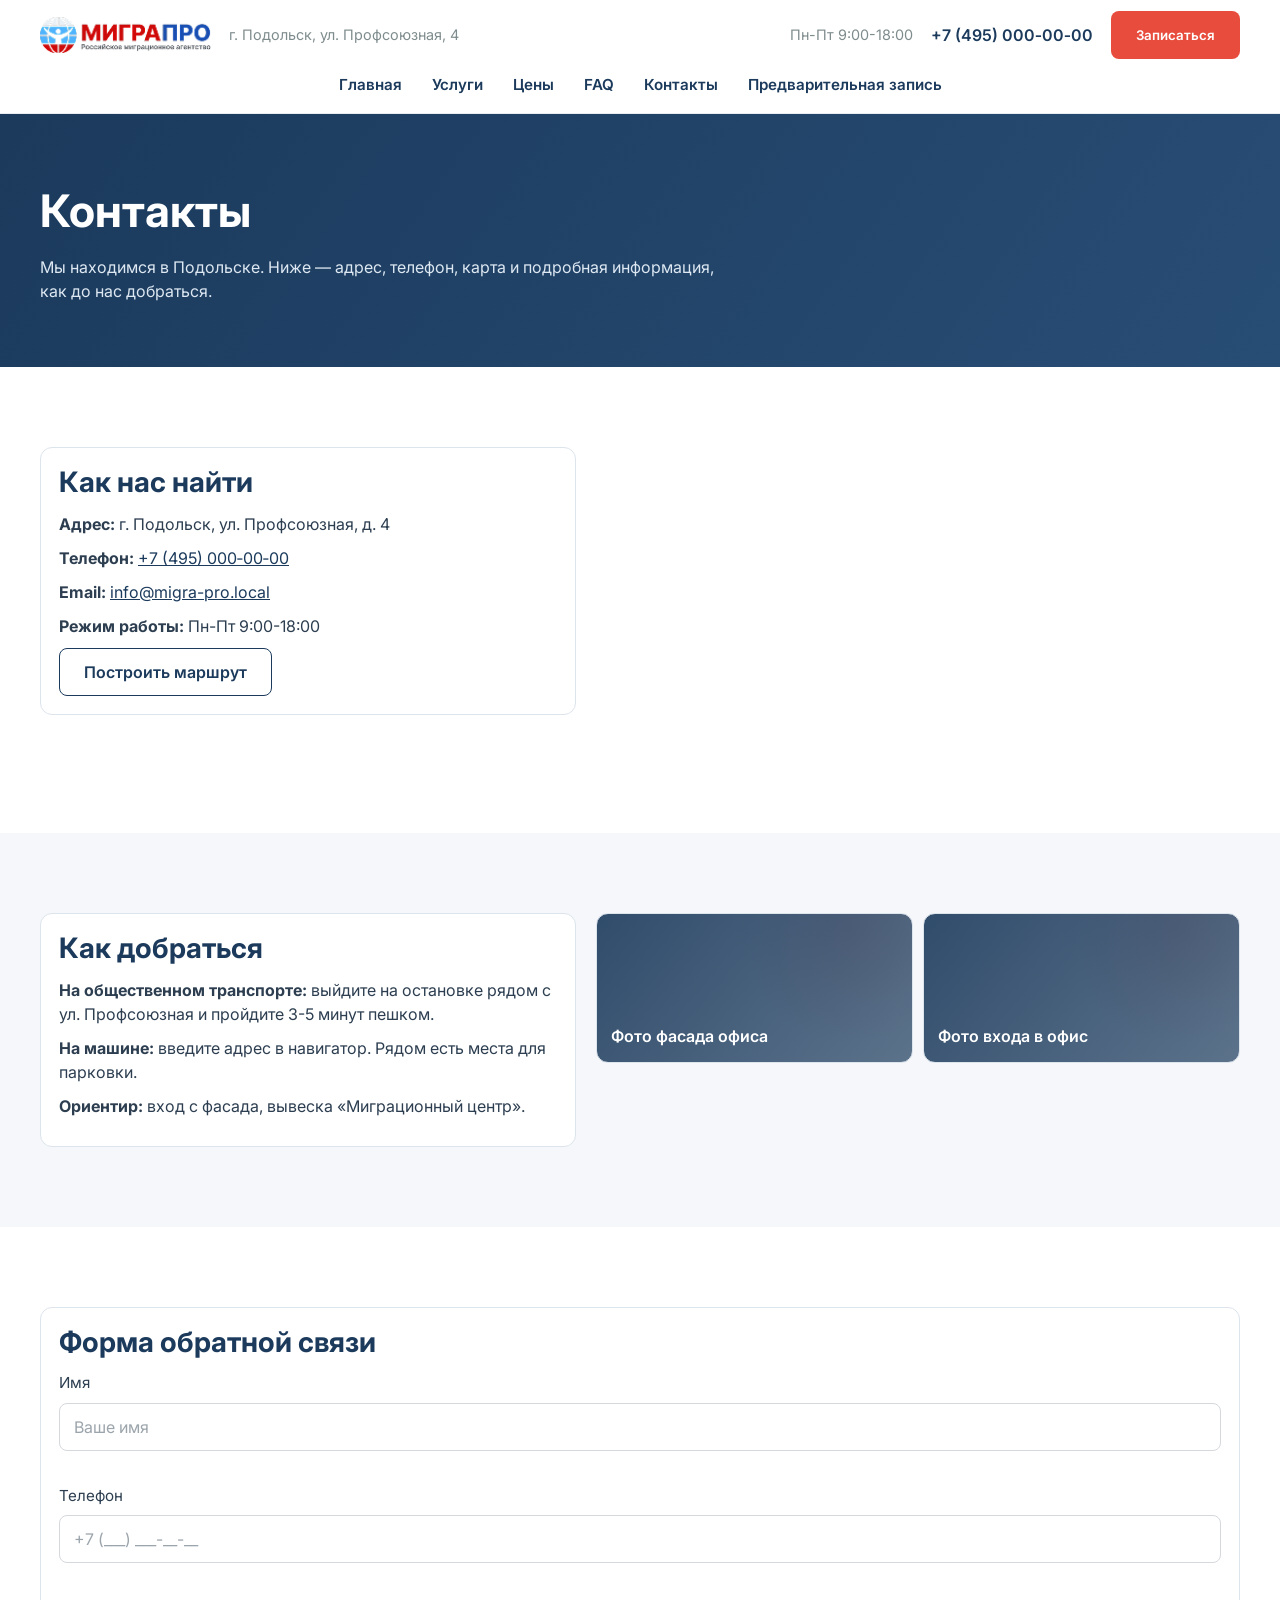
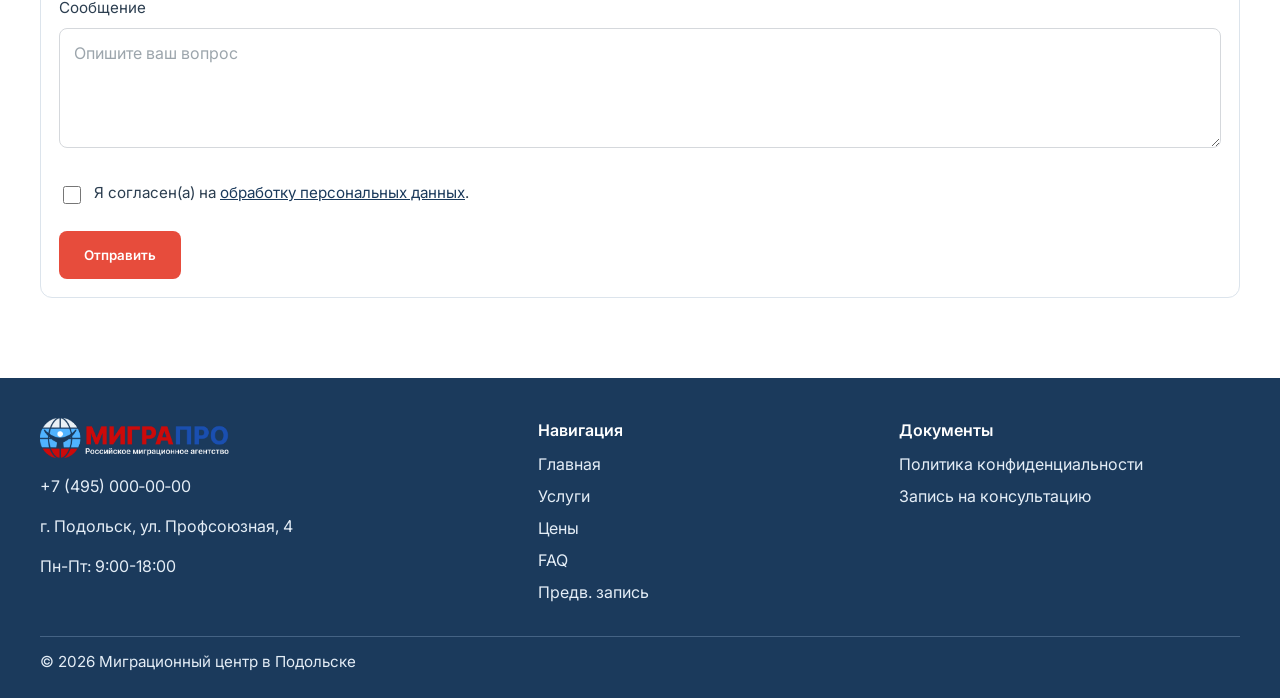
==== contacts/index.html @ a83d6b0e "привет Made-with: Cursor" ====
<!DOCTYPE html>
<html lang="ru">
  <head>
    <meta charset="UTF-8">
    <meta name="viewport" content="width=device-width, initial-scale=1.0">
    <title>Контакты миграционного центра Подольска — адрес и телефон</title>
    <meta
      name="description"
      content="Контакты миграционного центра в Подольске: адрес, телефон, режим работы, карта и форма обратной связи."
    >
    <link rel="preconnect" href="https://fonts.googleapis.com">
    <link rel="preconnect" href="https://fonts.gstatic.com" crossorigin>
    <link
      href="https://fonts.googleapis.com/css2?family=Inter:wght@400;500;600;700;800&display=swap"
      rel="stylesheet"
    >
    <link rel="icon" href="../favicon.png" type="image/png">
    <link rel="apple-touch-icon" href="../favicon.png">
    <link rel="stylesheet" href="../styles.css">
  </head>
  <body>
    <div id="top" class="page-anchor" aria-hidden="true"></div>
    <header class="header">
      <div class="container header__top">
        <a class="logo" href="../" aria-label="На главную">
          <img class="logo__img" src="../images/logo.png" alt="Миграционный центр">
        </a>
        <p class="header__address">г. Подольск, ул. Профсоюзная, 4</p>
        <p class="header__worktime">Пн-Пт 9:00-18:00</p>
        <a class="header__phone" href="tel:+74950000000">+7&nbsp;(495)&nbsp;000&#8209;00&#8209;00</a>
        <button type="button" class="btn btn--primary header__cta js-open-consultation-modal">
          Записаться
        </button>
        <button class="header__menu-button" type="button" aria-expanded="false" aria-controls="mobile-nav">
          <span aria-hidden="true">☰</span>
          <span class="visually-hidden">Открыть меню</span>
        </button>
      </div>
      <div class="container header__bottom">
        <nav class="nav" aria-label="Основная навигация">
          <a href="../">Главная</a>
          <a href="../#services">Услуги</a>
          <a href="../#prices">Цены</a>
          <a href="../#faq">FAQ</a>
          <a href="./">Контакты</a>
          <a href="../zapis/">Предварительная запись</a>
        </nav>
      </div>
      <div class="mobile-nav" id="mobile-nav">
        <nav class="mobile-nav__inner" aria-label="Мобильная навигация">
          <a href="../">Главная</a>
          <a href="../#services">Услуги</a>
          <a href="../#prices">Цены</a>
          <a href="../#faq">FAQ</a>
          <a href="./">Контакты</a>
          <a href="../zapis/">Предварительная запись</a>
          <p class="mobile-nav__address">г. Подольск, ул. Профсоюзная, 4</p>
        </nav>
      </div>
      <div class="mobile-sticky-cta">
        <a href="tel:+74950000000">Позвонить</a>
        <button type="button" class="js-open-consultation-modal">Записаться</button>
      </div>
    </header>

    <main>
      <section class="page-hero">
        <div class="container reveal">
          <h1>Контакты</h1>
          <p>Мы находимся в Подольске. Ниже — адрес, телефон, карта и подробная информация, как до нас добраться.</p>
        </div>
      </section>

      <section class="section">
        <div class="container contact-layout">
          <div class="contact-info reveal">
            <h2 class="section__title">Как нас найти</h2>
            <p><strong>Адрес:</strong> г. Подольск, ул. Профсоюзная, д. 4</p>
            <p><strong>Телефон:</strong> <a href="tel:+74950000000">+7&nbsp;(495)&nbsp;000&#8209;00&#8209;00</a></p>
            <p><strong>Email:</strong> <a href="mailto:info@migra-pro.local">info@migra-pro.local</a></p>
            <p><strong>Режим работы:</strong> Пн-Пт 9:00-18:00</p>
            <a class="btn btn--secondary" href="https://yandex.ru/maps/-/CPRc6KJN" target="_blank" rel="noopener">Построить маршрут</a>
          </div>

          <div class="contacts__map reveal">
            <iframe
              title="Яндекс Карта"
              src="https://yandex.ru/map-widget/v1/?um=constructor%3A27cadc5b0966fcddc86d5c58cffeb196c7d611daa5906873bc14656db4d69229&source=constructor"
              loading="lazy"
            ></iframe>
          </div>
        </div>
      </section>

      <section class="section section--alt">
        <div class="container contact-layout">
          <article class="contact-route reveal">
            <h2 class="section__title">Как добраться</h2>
            <p><strong>На общественном транспорте:</strong> выйдите на остановке рядом с ул. Профсоюзная и пройдите 3-5 минут пешком.</p>
            <p><strong>На машине:</strong> введите адрес в навигатор. Рядом есть места для парковки.</p>
            <p><strong>Ориентир:</strong> вход с фасада, вывеска «Миграционный центр».</p>
          </article>

          <div class="office-photos reveal">
            <div class="office-photo">Фото фасада офиса</div>
            <div class="office-photo">Фото входа в офис</div>
          </div>
        </div>
      </section>

      <section class="section">
        <div class="container">
          <article class="contact-form-card reveal">
            <h2 class="section__title">Форма обратной связи</h2>
            <form class="js-lead-form" novalidate>
              <label class="field">
                <span>Имя</span>
                <input name="name" type="text" placeholder="Ваше имя" required>
                <small class="field__error" aria-live="polite"></small>
              </label>
              <label class="field">
                <span>Телефон</span>
                <input name="phone" type="tel" placeholder="+7 (___) ___-__-__" inputmode="tel" autocomplete="tel" required>
                <small class="field__error" aria-live="polite"></small>
              </label>
              <label class="field">
                <span>Сообщение</span>
                <textarea name="message" placeholder="Опишите ваш вопрос"></textarea>
                <small class="field__error" aria-live="polite"></small>
              </label>
              <div class="checkbox-field">
                <input id="consent-contact" name="consent" type="checkbox" required>
                <label for="consent-contact">
                  Я согласен(а) на
                  <a href="../privacy/" class="js-open-privacy-modal">обработку персональных данных</a>.
                </label>
                <small class="field__error" aria-live="polite"></small>
              </div>
              <button class="btn btn--primary" type="submit">Отправить</button>
              <p class="lead-form__success" role="status" hidden>Спасибо! Мы свяжемся с вами в рабочее время.</p>
            </form>
          </article>
        </div>
      </section>
    </main>

    <footer class="footer">
      <div class="container footer__grid">
        <div>
          <a class="footer__brand" href="../" aria-label="На главную">
            <img class="footer__logo" src="../images/logo-w.png" alt="Миграционный центр в Подольске" loading="lazy">
          </a>
          <p>+7&nbsp;(495)&nbsp;000&#8209;00&#8209;00</p>
          <p>г. Подольск, ул. Профсоюзная, 4</p>
          <p>Пн-Пт: 9:00-18:00</p>
        </div>
        <div>
          <p class="footer__title">Навигация</p>
          <a href="../">Главная</a>
          <a href="../#services">Услуги</a>
          <a href="../#prices">Цены</a>
          <a href="../#faq">FAQ</a>
          <a href="../zapis/">Предв. запись</a>
        </div>
        <div>
          <p class="footer__title">Документы</p>
          <a href="../privacy/">Политика конфиденциальности</a>
          <a href="../zapis/">Запись на консультацию</a>
        </div>
      </div>
      <div class="container footer__copy">© 2026 Миграционный центр в Подольске</div>
    </footer>

    <div class="modal" id="consultation-modal" hidden>
      <div class="modal__backdrop" data-modal-close></div>
      <div class="modal__dialog" role="dialog" aria-modal="true" aria-labelledby="consultation-modal-title">
        <button class="modal__close" type="button" aria-label="Закрыть форму" data-modal-close>
          ×
        </button>
        <form class="lead-form modal__form js-lead-form" novalidate>
          <h2 class="lead-form__title" id="consultation-modal-title">Запишитесь на консультацию</h2>
          <label class="field">
            <span>Имя</span>
            <input name="name" type="text" placeholder="Ваше имя" required>
            <small class="field__error" aria-live="polite"></small>
          </label>
          <label class="field">
            <span>Телефон</span>
            <input name="phone" type="tel" placeholder="+7 (___) ___-__-__" inputmode="tel" autocomplete="tel" required>
            <small class="field__error" aria-live="polite"></small>
          </label>
          <div class="checkbox-field">
            <input id="consent-modal" name="consent" type="checkbox" required>
            <label for="consent-modal">
              Я согласен(а) на
              <a href="../privacy/" class="js-open-privacy-modal">обработку персональных данных</a>.
            </label>
            <small class="field__error" aria-live="polite"></small>
          </div>
          <button class="btn btn--primary btn--full" type="submit">Записаться на консультацию</button>
          <p class="lead-form__hint">Перезвоним в течение 15 минут в рабочее время</p>
          <p class="lead-form__success" role="status" hidden>
            Спасибо! Мы перезвоним в течение 15 минут.
          </p>
        </form>
      </div>
    </div>

    <div class="modal modal--privacy" id="privacy-modal" hidden>
      <div class="modal__backdrop" data-privacy-close></div>
      <div
        class="modal__dialog modal__dialog--legal"
        role="dialog"
        aria-modal="true"
        aria-labelledby="privacy-modal-title"
      >
        <button class="modal__close" type="button" aria-label="Закрыть документ" data-privacy-close>
          ×
        </button>
        <h2 id="privacy-modal-title" class="modal__legal-title">Политика конфиденциальности</h2>
        <iframe class="privacy-modal__frame" title="Политика конфиденциальности" src="about:blank"></iframe>
      </div>
    </div>

    <!-- Yandex.Metrika counter -->
    <script type="text/javascript">
      (function (m, e, t, r, i, k, a) {
        m[i] =
          m[i] ||
          function () {
            (m[i].a = m[i].a || []).push(arguments);
          };
        m[i].l = 1 * new Date();
        for (var j = 0; j < document.scripts.length; j++) {
          if (document.scripts[j].src === r) {
            return;
          }
        }
        (k = e.createElement(t)),
          (a = e.getElementsByTagName(t)[0]),
          (k.async = 1),
          (k.src = r),
          a.parentNode.insertBefore(k, a);
      })(window, document, "script", "https://mc.yandex.ru/metrika/tag.js?id=108195351", "ym");

      ym(108195351, "init", {
        ssr: true,
        webvisor: true,
        clickmap: true,
        ecommerce: "dataLayer",
        referrer: document.referrer,
        url: location.href,
        accurateTrackBounce: true,
        trackLinks: true,
      });
    </script>
    <noscript>
      <div>
        <img
          src="https://mc.yandex.ru/watch/108195351"
          style="position: absolute; left: -9999px"
          alt=""
        />
      </div>
    </noscript>
    <!-- /Yandex.Metrika counter -->

    <!-- calltouch -->
    <script>
(function(w,d,n,c){w.CalltouchDataObject=n;w[n]=function(){w[n]["callbacks"].push(arguments)};if(!w[n]["callbacks"]){w[n]["callbacks"]=[]}w[n]["loaded"]=false;if(typeof c!=="object"){c=[c]}w[n]["counters"]=c;for(var i=0;i<c.length;i+=1){p(c[i])}function p(cId){var a=d.getElementsByTagName("script")[0],s=d.createElement("script"),i=function(){a.parentNode.insertBefore(s,a)},m=typeof Array.prototype.find === 'function',n=m?"init-min.js":"init.js";s.async=true;s.src="https://mod.calltouch.ru/"+n+"?id="+cId;if(w.opera=="[object Opera]"){d.addEventListener("DOMContentLoaded",i,false)}else{i()}}})(window,document,"ct","g7n9ttjo");
    </script>
    <!-- calltouch -->

    <script src="../script.js"></script>
  </body>
</html>
---- styles.css ----
:root {
  --primary: #1b3a5c;
  --accent: #e74c3c;
  --bg: #ffffff;
  --bg-alt: #f5f7fa;
  --text-primary: #2c3e50;
  --text-secondary: #7f8c8d;
  --success: #27ae60;
  --border: #d5d8dc;
  --container: 1200px;
  --radius: 12px;
  --shadow-sm: 0 8px 20px rgba(27, 58, 92, 0.08);
}

*,
*::before,
*::after {
  box-sizing: border-box;
}

html {
  scroll-behavior: smooth;
}

body {
  margin: 0;
  font-family: "Inter", sans-serif;
  background: var(--bg);
  color: var(--text-primary);
  line-height: 1.5;
}

a {
  color: var(--primary);
}

img,
iframe {
  max-width: 100%;
  border: 0;
}

.container {
  width: min(var(--container), 100% - 32px);
  margin-inline: auto;
}

.section {
  padding: 56px 0;
}

.section--alt {
  background: var(--bg-alt);
}

.section__title {
  margin: 0 0 12px;
  font-size: clamp(1.5rem, 2.2vw, 2.25rem);
  line-height: 1.2;
  color: var(--primary);
}

.section__subtitle {
  margin: 0 0 28px;
  color: var(--text-secondary);
  font-size: 1.05rem;
}

.btn {
  display: inline-flex;
  align-items: center;
  justify-content: center;
  min-height: 48px;
  padding: 0 24px;
  border-radius: 8px;
  border: 1px solid transparent;
  text-decoration: none;
  font-family: inherit;
  font-weight: 600;
  transition: background-color 0.2s ease, color 0.2s ease, transform 0.2s ease, box-shadow 0.2s ease;
  cursor: pointer;
}

.btn--primary {
  background: var(--accent);
  color: #fff;
}

.btn--primary:hover {
  background: #cf4335;
}

.btn--secondary {
  border-color: var(--primary);
  color: var(--primary);
  background: transparent;
}

.btn--secondary:hover {
  background: var(--primary);
  color: #fff;
}

.btn--light {
  background: #fff;
  color: var(--primary);
}

.btn--light:hover {
  background: #edf2f7;
}

.btn--full {
  width: 100%;
}

.header {
  position: sticky;
  top: 0;
  z-index: 20;
  background: rgba(255, 255, 255, 0.98);
  border-bottom: 1px solid #e8edf2;
  transition: padding 0.2s ease, box-shadow 0.2s ease;
}

.header.is-scrolled {
  box-shadow: 0 10px 25px rgba(27, 58, 92, 0.08);
}

.header__top {
  display: grid;
  grid-template-columns: 1fr auto auto;
  gap: 10px;
  align-items: center;
  padding: 10px 0;
}

.header__bottom {
  display: none;
  padding-bottom: 12px;
}

.logo {
  display: inline-flex;
  align-items: center;
  gap: 10px;
  text-decoration: none;
  color: var(--primary);
  font-weight: 700;
}

.logo__img {
  display: block;
  height: 36px;
  width: auto;
  border-radius: 0;
  padding: 0;
  background: transparent;
  object-fit: contain;
}

.logo__mark {
  display: grid;
  place-items: center;
  width: 36px;
  height: 36px;
  border-radius: 8px;
  background: var(--primary);
  color: #fff;
}

.logo__text {
  font-size: 0.95rem;
}

.header__address,
.header__worktime,
.header__phone,
.header__cta {
  display: none;
}

.header__menu-button {
  min-height: 40px;
  min-width: 40px;
  border: 1px solid #dbe3ea;
  border-radius: 8px;
  background: #fff;
  color: var(--primary);
}

.nav {
  display: flex;
  flex-wrap: wrap;
  gap: 8px;
  justify-content: center;
}

.nav a {
  display: inline-flex;
  align-items: center;
  min-height: 32px;
  padding: 0 10px;
  border-radius: 8px;
  border: 1px solid transparent;
  text-decoration: none;
  color: var(--primary);
  font-weight: 600;
  font-size: 0.95rem;
  transition: background-color 0.2s ease, border-color 0.2s ease;
}

.nav a:hover,
.nav a:focus-visible {
  background: #eef3f9;
  border-color: #d5e0ea;
  outline: none;
}

.mobile-nav {
  display: none;
  border-top: 1px solid #e8edf2;
}

.mobile-nav.is-open {
  display: block;
}

.mobile-nav__inner {
  display: grid;
  gap: 12px;
  padding: 16px;
}

.mobile-nav__inner a {
  text-decoration: none;
}

.mobile-nav__address {
  margin: 4px 0 0;
  color: var(--text-secondary);
  font-size: 0.95rem;
}

.mobile-sticky-cta {
  position: fixed;
  left: 0;
  right: 0;
  bottom: 0;
  z-index: 25;
  display: grid;
  grid-template-columns: 1fr 1fr;
  background: #fff;
  border-top: 1px solid #dce3eb;
}

.mobile-sticky-cta > a,
.mobile-sticky-cta > button {
  display: grid;
  place-items: center;
  min-height: 52px;
  margin: 0;
  border: none;
  text-decoration: none;
  font-family: inherit;
  font-size: inherit;
  font-weight: 600;
  cursor: pointer;
}

.mobile-sticky-cta > a:first-child {
  color: var(--primary);
}

.mobile-sticky-cta > button:last-child {
  background: var(--accent);
  color: #fff;
}

body.modal-open {
  overflow: hidden;
}

/* Якорь #top в начале body: на sticky-header переход по #top часто не скроллит вверх */
.page-anchor {
  height: 1px;
  margin: 0;
  padding: 0;
  overflow: hidden;
  scroll-margin-top: 0;
}

.modal {
  position: fixed;
  inset: 0;
  z-index: 50;
  display: grid;
  place-items: center;
  padding: 16px;
}

.modal--privacy {
  z-index: 55;
}

.modal[hidden] {
  display: none;
}

.modal__backdrop {
  position: absolute;
  inset: 0;
  background: rgba(12, 25, 39, 0.58);
}

.modal__dialog {
  position: relative;
  z-index: 1;
  width: min(100%, 460px);
}

.modal__dialog--legal {
  width: min(100%, 880px);
  max-height: min(92vh, 920px);
  display: flex;
  flex-direction: column;
  background: #fff;
  border-radius: var(--radius);
  box-shadow: var(--shadow-sm);
  overflow: hidden;
}

.modal__legal-title {
  margin: 0;
  padding: 16px 52px 12px 16px;
  font-size: 1.1rem;
  font-weight: 700;
  color: var(--primary);
  border-bottom: 1px solid #e8edf2;
  flex-shrink: 0;
}

.privacy-modal__frame {
  width: 100%;
  flex: 1;
  min-height: 50vh;
  border: 0;
  background: #fff;
}

.modal__form {
  margin: 0;
}

.modal__close {
  position: absolute;
  top: 10px;
  right: 10px;
  width: 36px;
  height: 36px;
  border: 1px solid #d5d8dc;
  border-radius: 8px;
  background: #fff;
  color: var(--primary);
  font-size: 1.4rem;
  line-height: 1;
  cursor: pointer;
}

.hero {
  position: relative;
  overflow: hidden;
  color: #fff;
}

.hero::before {
  content: "";
  position: absolute;
  inset: 0;
  background:
    linear-gradient(110deg, rgba(24, 28, 36, 0.92), rgba(32, 36, 44, 0.74)),
    radial-gradient(circle at 10% 10%, rgba(255, 255, 255, 0.12), transparent 40%),
    radial-gradient(circle at 80% 20%, rgba(231, 76, 60, 0.2), transparent 35%),
    url("./images/hero-bg-2.jpg") center center / cover no-repeat;
  background-color: #222830;
}

.hero__overlay {
  position: absolute;
  inset: 0;
  background: rgba(18, 22, 30, 0.22);
}

.hero__content {
  position: relative;
  display: grid;
  gap: 20px;
}

.hero h1 {
  margin: 0 0 14px;
  font-size: clamp(1.9rem, 4.5vw, 3rem);
  line-height: 1.15;
}

.hero p {
  margin: 0;
  color: #f0f4f8;
  max-width: 60ch;
}

.lead-form {
  background: rgba(255, 255, 255, 0.96);
  color: var(--text-primary);
  border-radius: var(--radius);
  padding: 20px;
  box-shadow: var(--shadow-sm);
  display: grid;
  row-gap: 12px;
}

.lead-form__title {
  margin: 0;
  color: var(--primary);
  font-size: 1.25rem;
  text-align: center;
}

.lead-form .field span {
  display: none;
}

.field {
  display: grid;
  gap: 8px;
  margin-bottom: 12px;
}

.lead-form .field {
  margin-bottom: 0;
}

.field span {
  font-size: 0.95rem;
}

.field__label--hidden {
  visibility: hidden;
}

.field input,
.field select,
.field textarea,
.cta__form input {
  width: 100%;
  min-height: 48px;
  border-radius: 8px;
  border: 1px solid var(--border);
  padding: 0 14px;
  font: inherit;
  background: #fff;
}

.field textarea {
  min-height: 120px;
  padding: 12px 14px;
  resize: vertical;
}

.field input:focus,
.field select:focus,
.field textarea:focus,
.cta__form input:focus {
  outline: none;
  border-color: var(--primary);
}

.field input::placeholder,
.field textarea::placeholder,
.cta__form input::placeholder {
  color: #9ca5ac;
}

.field__error {
  min-height: 1em;
  font-size: 0.875rem;
  color: #d63031;
}

.lead-form .field__error {
  min-height: 0;
}

.lead-form .field__error:empty {
  display: none;
}

.lead-form__hint {
  margin: 0;
  color: var(--text-secondary);
  font-size: 0.9rem;
}

.hero .lead-form__hint {
  color: var(--text-secondary);
}

.lead-form__success {
  margin-top: 12px;
  color: var(--success);
  font-weight: 600;
}

.services-grid {
  display: grid;
  gap: 14px;
}

.card {
  background: #fff;
  border: 1px solid #e1e7ee;
  border-radius: 12px;
  padding: 20px;
  transition: transform 0.2s ease, box-shadow 0.2s ease;
}

.card__photo {
  display: block;
  width: 100%;
  height: 140px;
  object-fit: cover;
  border-radius: 10px;
  margin-bottom: 14px;
  border: 1px solid #e6edf4;
}

.card:hover {
  transform: translateY(-4px);
  box-shadow: var(--shadow-sm);
}

.icon {
  display: inline-grid;
  place-items: center;
  width: 44px;
  height: 44px;
  margin-bottom: 10px;
  border-radius: 10px;
  background: #eef3f9;
}

.services-extra {
  margin: 20px 0;
  color: var(--text-secondary);
}

.timeline {
  display: grid;
  gap: 14px;
}

.timeline__item {
  position: relative;
  background: #fff;
  border: 1px solid #dfe6ee;
  border-radius: 12px;
  padding: 16px 16px 16px 56px;
}

.timeline__item::before {
  content: "";
  position: absolute;
  left: 24px;
  top: 0;
  bottom: -14px;
  border-left: 2px dashed #b8c5d2;
}

.timeline__item:last-child::before {
  display: none;
}

.timeline__item span {
  position: absolute;
  left: 10px;
  top: 14px;
  color: var(--accent);
  font-weight: 800;
}

.timeline__item h3 {
  margin: 0 0 6px;
}

.timeline__item p {
  margin: 0;
  color: var(--text-secondary);
}

.reasons-grid {
  display: grid;
  gap: 12px;
}

.reason {
  border: 1px solid #dce3eb;
  border-radius: 12px;
  padding: 16px;
}

.reason h3 {
  margin: 0 0 8px;
  color: var(--primary);
  font-size: 1.1rem;
}

.reason p {
  margin: 0;
  color: var(--text-secondary);
}

.prices {
  border: 1px solid #dce4ec;
  border-radius: 12px;
  overflow: hidden;
  margin-bottom: 18px;
}

.prices__group {
  padding: 14px 16px;
  border-bottom: 1px solid #dce4ec;
}

.prices__group:last-child {
  border-bottom: none;
}

.prices__group h3 {
  margin: 0 0 10px;
  text-transform: uppercase;
  font-size: 0.95rem;
  letter-spacing: 0.02em;
  color: var(--primary);
}

.price-row {
  display: flex;
  justify-content: space-between;
  gap: 16px;
  padding: 8px 0;
}

.price-row:nth-child(odd) {
  background: #f8fafc;
}

.price-row strong {
  white-space: nowrap;
}

.cta {
  position: relative;
  overflow: hidden;
  background-color: #2c343d;
  color: #fff;
}

.cta::before {
  content: "";
  position: absolute;
  inset: 0;
  z-index: 0;
  background:
    linear-gradient(110deg, rgba(32, 38, 44, 0.58), rgba(28, 34, 40, 0.42)),
    url("./images/hero-bg.jpg") center center / cover no-repeat;
  pointer-events: none;
}

.cta .container {
  position: relative;
  z-index: 1;
}

.cta__inner {
  display: grid;
  gap: 16px;
  max-width: 760px;
  margin-inline: auto;
}

.cta h2 {
  margin: 0 0 8px;
  font-size: clamp(1.5rem, 3vw, 2rem);
}

.cta p {
  margin: 0;
  color: #d8e4ef;
}

.cta__form {
  display: grid;
  gap: 10px;
  width: 100%;
}

.services-links {
  display: grid;
  grid-template-columns: repeat(2, minmax(0, 1fr));
  gap: 10px;
}

.service-link {
  display: flex;
  align-items: center;
  justify-content: flex-start;
  gap: 10px;
  min-height: 88px;
  text-align: left;
  text-decoration: none;
  border: 1px solid #dce4ec;
  border-radius: 12px;
  background: #fff;
  color: var(--primary);
  padding: 10px 14px;
  transition: background-color 0.2s ease;
}

.service-link:hover {
  background: #f0f4f8;
}

.service-link__icon {
  width: 24px;
  height: 24px;
  display: inline-flex;
  align-items: center;
  justify-content: center;
  flex-shrink: 0;
  color: var(--success);
}

.service-link__icon svg {
  display: block;
}

.faq {
  max-width: 800px;
}

.accordion details {
  border-bottom: 1px solid #dce4ec;
}

.accordion summary {
  list-style: none;
  cursor: pointer;
  padding: 16px 34px 16px 0;
  position: relative;
  font-weight: 600;
}

.accordion summary::-webkit-details-marker {
  display: none;
}

.accordion summary::after {
  content: "+";
  position: absolute;
  right: 6px;
  top: 14px;
  transition: transform 0.3s ease;
}

.accordion details[open] summary::after {
  transform: rotate(45deg);
}

.accordion details[open] summary {
  background: #f8fbff;
}

.accordion p {
  margin: 0;
  padding: 0 0 16px;
  color: var(--text-secondary);
}

.contacts {
  display: grid;
  gap: 20px;
}

.contacts__map iframe {
  width: 100%;
  min-height: 300px;
  border-radius: 12px;
}

.page-hero {
  background: linear-gradient(125deg, #1b3a5c, #284d75);
  color: #fff;
  padding: 64px 0;
}

.page-hero h1 {
  margin: 0 0 10px;
  font-size: clamp(1.9rem, 4.2vw, 2.8rem);
}

.page-hero p {
  margin: 0;
  color: #dde8f2;
  max-width: 70ch;
}

.legal-doc {
  max-width: 75ch;
}

#privacy-policy {
  scroll-margin-top: 100px;
}

.legal-doc__meta {
  margin: 0 0 1.25rem;
  font-size: 0.9rem;
  color: var(--text-secondary);
}

.legal-doc h2 {
  margin: 1.75rem 0 0.65rem;
  font-size: 1.2rem;
  font-weight: 700;
  color: var(--text-primary);
}

.legal-doc h2:first-of-type {
  margin-top: 0;
}

.legal-doc p {
  margin: 0 0 0.85rem;
  line-height: 1.6;
  color: var(--text-primary);
}

.legal-doc ul {
  margin: 0 0 0.85rem;
  padding-left: 1.35rem;
  line-height: 1.55;
  color: var(--text-primary);
}

.legal-doc li {
  margin-bottom: 0.4rem;
}

.legal-doc a {
  color: var(--primary);
}

.contact-layout {
  display: grid;
  gap: 20px;
}

.contact-info,
.contact-route,
.contact-form-card {
  border: 1px solid #dce4ec;
  border-radius: 12px;
  padding: 18px;
  background: #fff;
}

.contact-info--stack {
  margin-top: 16px;
}

.contact-info p,
.contact-route p {
  margin: 0 0 10px;
}

.office-photos {
  display: grid;
  gap: 10px;
}

.office-photo {
  min-height: 150px;
  border-radius: 12px;
  border: 1px solid #dce4ec;
  background:
    linear-gradient(130deg, rgba(27, 58, 92, 0.9), rgba(27, 58, 92, 0.7)),
    radial-gradient(circle at 80% 10%, rgba(231, 76, 60, 0.22), transparent 40%);
  color: #fff;
  padding: 14px;
  display: flex;
  align-items: end;
  font-weight: 600;
}

.checklist {
  margin: 0;
  padding-left: 20px;
  color: var(--text-primary);
}

.checklist li {
  margin-bottom: 8px;
}

.checkbox-field {
  display: grid;
  grid-template-columns: auto 1fr;
  gap: 10px;
  align-items: start;
}

.checkbox-field input[type="checkbox"] {
  margin-top: 4px;
  width: 18px;
  height: 18px;
  accent-color: var(--primary);
}

.checkbox-field label {
  font-size: 0.95rem;
  color: var(--text-primary);
}

.checkbox-field .field__error {
  grid-column: 1 / -1;
}

.cta .checkbox-field {
  grid-column: 1 / -1;
  display: flex;
  flex-wrap: wrap;
  align-items: center;
  gap: 10px 12px;
  width: 100%;
}

.cta .checkbox-field input[type="checkbox"] {
  margin: 0;
  flex-shrink: 0;
  width: 18px;
  height: 18px;
}

.cta .checkbox-field label {
  flex: 1;
  min-width: 0;
  display: block;
  text-align: left;
  line-height: 1.5;
  color: #d8e4ef;
}

.cta .checkbox-field .field__error {
  flex-basis: 100%;
  width: 100%;
  margin: 0;
}

.cta .checkbox-field a {
  color: #fff;
  text-decoration: underline;
}

.footer {
  background: var(--primary);
  color: #e4edf6;
  padding: 40px 0 24px;
}

.footer a {
  display: block;
  color: #e4edf6;
  text-decoration: none;
  margin-bottom: 8px;
}

.footer__grid {
  display: grid;
  gap: 20px;
}

.footer__brand {
  display: inline-block;
  margin: 0 0 14px;
  line-height: 0;
}

.footer a.footer__brand {
  margin-bottom: 14px;
}

.footer__brand:focus-visible {
  outline: 2px solid #e4edf6;
  outline-offset: 4px;
  border-radius: 4px;
}

.footer__logo {
  display: block;
  height: 40px;
  width: auto;
  max-width: min(220px, 100%);
  object-fit: contain;
}

.footer__title {
  margin: 0 0 10px;
  color: #fff;
  font-weight: 600;
}

.footer__copy {
  margin-top: 24px;
  padding-top: 14px;
  border-top: 1px solid #456384;
  font-size: 0.95rem;
}

.visually-hidden {
  position: absolute;
  width: 1px;
  height: 1px;
  padding: 0;
  margin: -1px;
  overflow: hidden;
  clip: rect(0, 0, 0, 0);
  border: 0;
}

.reveal {
  opacity: 0;
  transform: translateY(16px);
  transition: opacity 0.4s ease, transform 0.4s ease;
}

.reveal.is-visible {
  opacity: 1;
  transform: translateY(0);
}

@media (min-width: 768px) {
  .container {
    width: min(var(--container), 100% - 80px);
  }

  .section {
    padding: 80px 0;
  }

  .header__top {
    grid-template-columns: auto 1fr auto auto auto;
    gap: 12px 18px;
  }

  .header__address,
  .header__worktime,
  .header__phone {
    display: block;
  }

  .header__cta {
    display: inline-flex;
  }

  .header__address,
  .header__worktime {
    color: var(--text-secondary);
    font-size: 0.9rem;
    margin: 0;
  }

  .header__phone {
    text-decoration: none;
    font-weight: 600;
  }

  .header__menu-button,
  .mobile-nav,
  .mobile-sticky-cta {
    display: none;
  }

  .header__bottom {
    display: block;
  }

  .hero__content {
    grid-template-columns: 1.2fr minmax(340px, 420px);
    align-items: start;
    gap: 32px;
  }

  .services-grid {
    grid-template-columns: repeat(3, minmax(0, 1fr));
  }

  .timeline {
    grid-template-columns: repeat(5, minmax(0, 1fr));
    gap: 12px;
  }

  .timeline__item {
    padding: 52px 14px 14px;
    text-align: left;
  }

  .timeline__item::before {
    left: auto;
    right: -12px;
    top: 20px;
    bottom: auto;
    width: 24px;
    border-left: none;
    border-top: 2px dashed #b8c5d2;
  }

  .timeline__item:last-child::before {
    display: none;
  }

  .timeline__item span {
    left: 14px;
    top: 14px;
  }

  .reasons-grid {
    grid-template-columns: repeat(2, minmax(0, 1fr));
  }

  .cta__form {
    grid-template-columns: 1fr auto;
    align-items: start;
  }

  .cta__form .field__error,
  .cta__form .lead-form__success {
    grid-column: 1 / -1;
  }

  .services-links {
    grid-template-columns: repeat(4, minmax(0, 1fr));
  }

  .contacts {
    grid-template-columns: 1fr 1.3fr;
    align-items: start;
  }

  .contact-layout {
    grid-template-columns: 1fr 1.2fr;
    align-items: start;
  }

  .office-photos {
    grid-template-columns: 1fr 1fr;
  }

  .footer__grid {
    grid-template-columns: 1.4fr 1fr 1fr;
  }
}

@media (min-width: 1200px) {
  .reasons-grid {
    grid-template-columns: repeat(3, minmax(0, 1fr));
  }
}
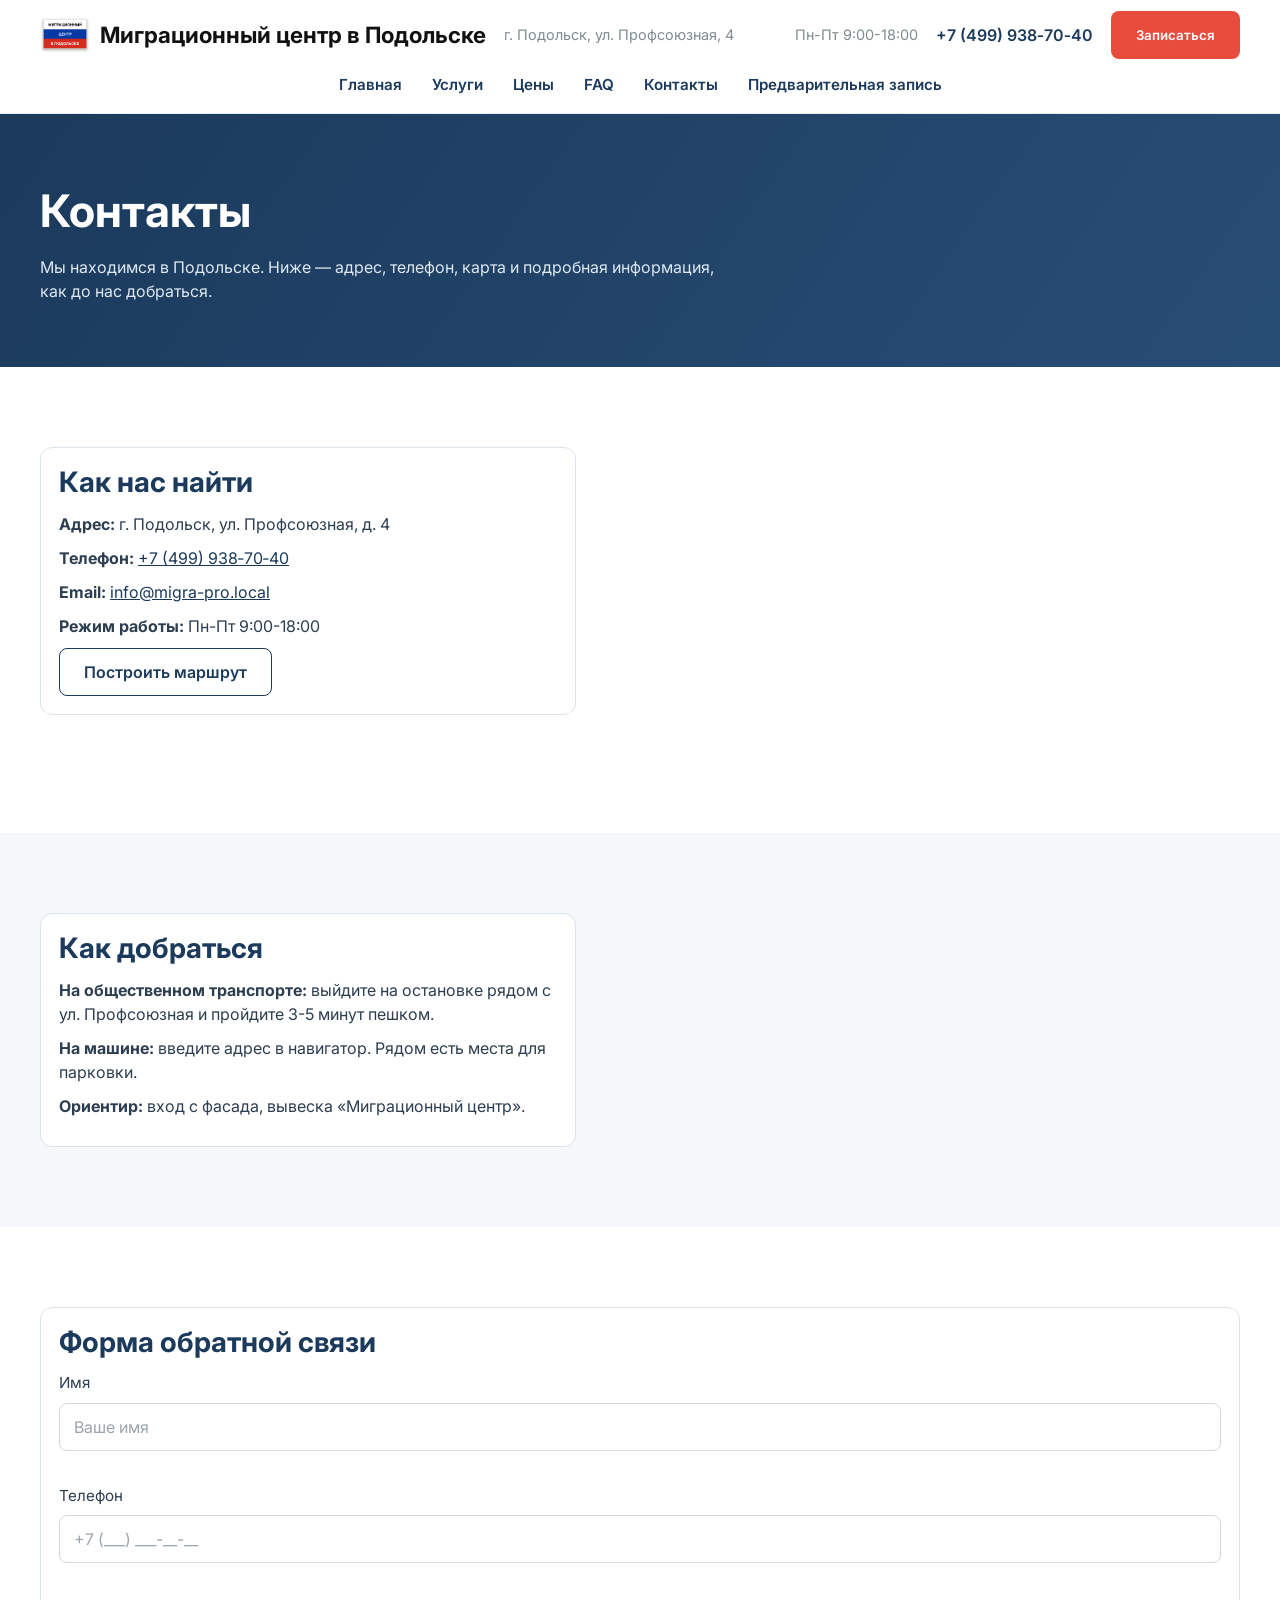
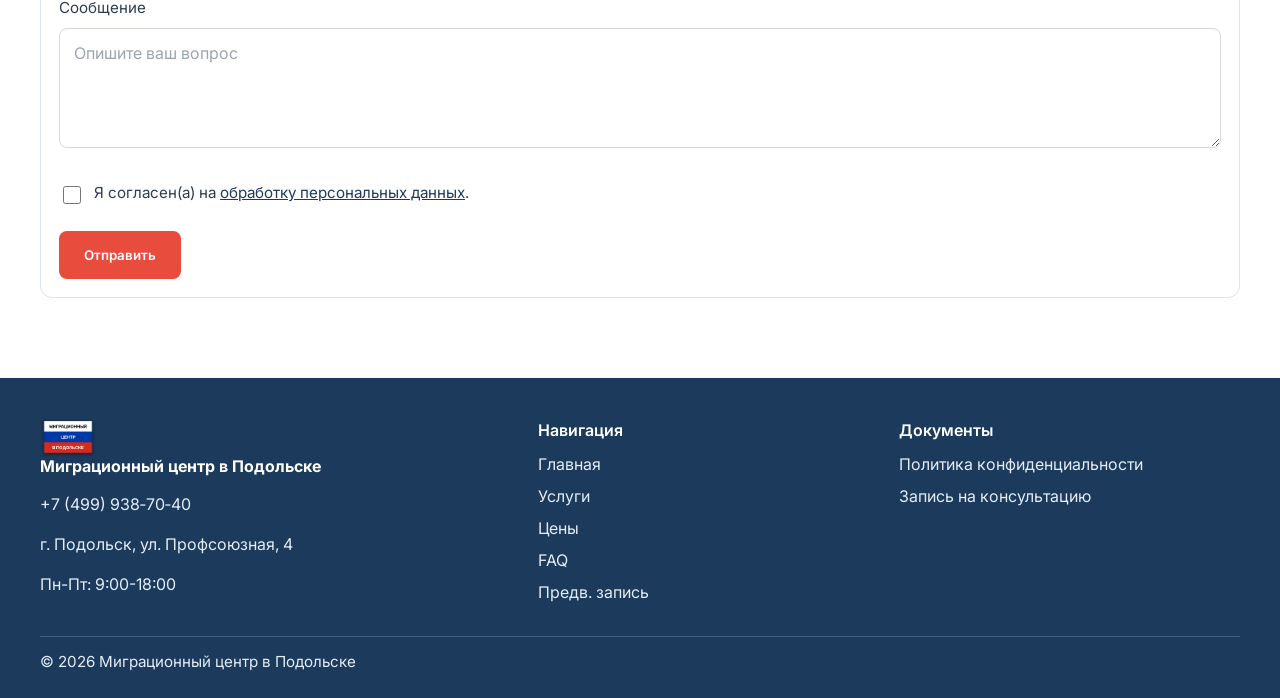
==== commit 42cd597c: "Обновить шапку/футер и адаптив под новые бренд-элементы. Добавляет название центра рядом с логотипом" ====
--- a/contacts/index.html
+++ b/contacts/index.html
@@ -24,10 +24,11 @@
       <div class="container header__top">
         <a class="logo" href="../" aria-label="На главную">
           <img class="logo__img" src="../images/logo.png" alt="Миграционный центр">
+          <span class="logo__text">Миграционный центр в Подольске</span>
         </a>
         <p class="header__address">г. Подольск, ул. Профсоюзная, 4</p>
         <p class="header__worktime">Пн-Пт 9:00-18:00</p>
-        <a class="header__phone" href="tel:+74950000000">+7&nbsp;(495)&nbsp;000&#8209;00&#8209;00</a>
+        <a class="header__phone" href="tel:+74999387040">+7&nbsp;(499)&nbsp;938&#8209;70&#8209;40</a>
         <button type="button" class="btn btn--primary header__cta js-open-consultation-modal">
           Записаться
         </button>
@@ -58,7 +59,7 @@
         </nav>
       </div>
       <div class="mobile-sticky-cta">
-        <a href="tel:+74950000000">Позвонить</a>
+        <a href="tel:+74999387040">Позвонить</a>
         <button type="button" class="js-open-consultation-modal">Записаться</button>
       </div>
     </header>
@@ -76,7 +77,7 @@
           <div class="contact-info reveal">
             <h2 class="section__title">Как нас найти</h2>
             <p><strong>Адрес:</strong> г. Подольск, ул. Профсоюзная, д. 4</p>
-            <p><strong>Телефон:</strong> <a href="tel:+74950000000">+7&nbsp;(495)&nbsp;000&#8209;00&#8209;00</a></p>
+            <p><strong>Телефон:</strong> <a href="tel:+74999387040">+7&nbsp;(499)&nbsp;938&#8209;70&#8209;40</a></p>
             <p><strong>Email:</strong> <a href="mailto:info@migra-pro.local">info@migra-pro.local</a></p>
             <p><strong>Режим работы:</strong> Пн-Пт 9:00-18:00</p>
             <a class="btn btn--secondary" href="https://yandex.ru/maps/-/CPRc6KJN" target="_blank" rel="noopener">Построить маршрут</a>
@@ -101,10 +102,6 @@
             <p><strong>Ориентир:</strong> вход с фасада, вывеска «Миграционный центр».</p>
           </article>
 
-          <div class="office-photos reveal">
-            <div class="office-photo">Фото фасада офиса</div>
-            <div class="office-photo">Фото входа в офис</div>
-          </div>
         </div>
       </section>
 
@@ -149,8 +146,9 @@
         <div>
           <a class="footer__brand" href="../" aria-label="На главную">
             <img class="footer__logo" src="../images/logo-w.png" alt="Миграционный центр в Подольске" loading="lazy">
+            <span class="footer__brand-text">Миграционный центр в Подольске</span>
           </a>
-          <p>+7&nbsp;(495)&nbsp;000&#8209;00&#8209;00</p>
+          <p>+7&nbsp;(499)&nbsp;938&#8209;70&#8209;40</p>
           <p>г. Подольск, ул. Профсоюзная, 4</p>
           <p>Пн-Пт: 9:00-18:00</p>
         </div>
@@ -253,6 +251,17 @@
         accurateTrackBounce: true,
         trackLinks: true,
       });
+
+      ym(105911139, "init", {
+        ssr: true,
+        webvisor: true,
+        clickmap: true,
+        ecommerce: "dataLayer",
+        referrer: document.referrer,
+        url: location.href,
+        accurateTrackBounce: true,
+        trackLinks: true,
+      });
     </script>
     <noscript>
       <div>
--- a/styles.css
+++ b/styles.css
@@ -170,7 +170,10 @@
 }
 
 .logo__text {
-  font-size: 0.95rem;
+  color: #111;
+  font-weight: 700;
+  font-size: 1.05rem;
+  line-height: 1.1;
 }
 
 .header__address,
@@ -378,17 +381,17 @@
   position: absolute;
   inset: 0;
   background:
-    linear-gradient(110deg, rgba(24, 28, 36, 0.92), rgba(32, 36, 44, 0.74)),
-    radial-gradient(circle at 10% 10%, rgba(255, 255, 255, 0.12), transparent 40%),
-    radial-gradient(circle at 80% 20%, rgba(231, 76, 60, 0.2), transparent 35%),
-    url("./images/hero-bg-2.jpg") center center / cover no-repeat;
-  background-color: #222830;
+    linear-gradient(110deg, rgba(27, 58, 92, 0.96), rgba(27, 58, 92, 0.82)),
+    radial-gradient(circle at 10% 10%, rgba(255, 255, 255, 0.14), transparent 42%),
+    radial-gradient(circle at 80% 20%, rgba(231, 76, 60, 0.18), transparent 35%),
+    linear-gradient(160deg, #152d47 0%, var(--primary) 45%, #0f2438 100%);
+  background-color: var(--primary);
 }
 
 .hero__overlay {
   position: absolute;
   inset: 0;
-  background: rgba(18, 22, 30, 0.22);
+  background: rgba(15, 36, 56, 0.18);
 }
 
 .hero__content {
@@ -974,7 +977,8 @@
 .footer {
   background: var(--primary);
   color: #e4edf6;
-  padding: 40px 0 24px;
+  padding: 40px 0 92px;
+  text-align: center;
 }
 
 .footer a {
@@ -987,12 +991,16 @@
 .footer__grid {
   display: grid;
   gap: 20px;
+  justify-items: center;
 }
 
 .footer__brand {
-  display: inline-block;
+  display: inline-flex;
+  align-items: center;
+  justify-content: center;
+  gap: 10px;
   margin: 0 0 14px;
-  line-height: 0;
+  line-height: 1.1;
 }
 
 .footer a.footer__brand {
@@ -1009,8 +1017,14 @@
   display: block;
   height: 40px;
   width: auto;
-  max-width: min(220px, 100%);
+  max-width: 100%;
   object-fit: contain;
+}
+
+.footer__brand-text {
+  color: #fff;
+  font-weight: 700;
+  font-size: 1rem;
 }
 
 .footer__title {
@@ -1024,6 +1038,7 @@
   padding-top: 14px;
   border-top: 1px solid #456384;
   font-size: 0.95rem;
+  text-align: center;
 }
 
 .visually-hidden {
@@ -1057,6 +1072,23 @@
     padding: 80px 0;
   }
 
+  .footer {
+    padding: 40px 0 24px;
+    text-align: left;
+  }
+
+  .footer__grid {
+    justify-items: stretch;
+  }
+
+  .footer__brand {
+    justify-content: flex-start;
+  }
+
+  .footer__copy {
+    text-align: left;
+  }
+
   .header__top {
     grid-template-columns: auto 1fr auto auto auto;
     gap: 12px 18px;
@@ -1077,6 +1109,10 @@
     color: var(--text-secondary);
     font-size: 0.9rem;
     margin: 0;
+  }
+
+  .logo__text {
+    font-size: 1.4rem;
   }
 
   .header__phone {
@@ -1170,6 +1206,33 @@
   }
 }
 
+@media (min-width: 768px) and (max-width: 991.98px) {
+  .header__top {
+    grid-template-columns: auto 1fr auto;
+    gap: 10px 14px;
+  }
+
+  .logo__text {
+    font-size: 1.15rem;
+  }
+
+  .header__address {
+    max-width: 220px;
+    font-size: 0.84rem;
+    line-height: 1.2;
+  }
+
+  .header__worktime,
+  .header__cta {
+    display: none;
+  }
+
+  .header__phone {
+    white-space: nowrap;
+    font-size: 1.05rem;
+  }
+}
+
 @media (min-width: 1200px) {
   .reasons-grid {
     grid-template-columns: repeat(3, minmax(0, 1fr));
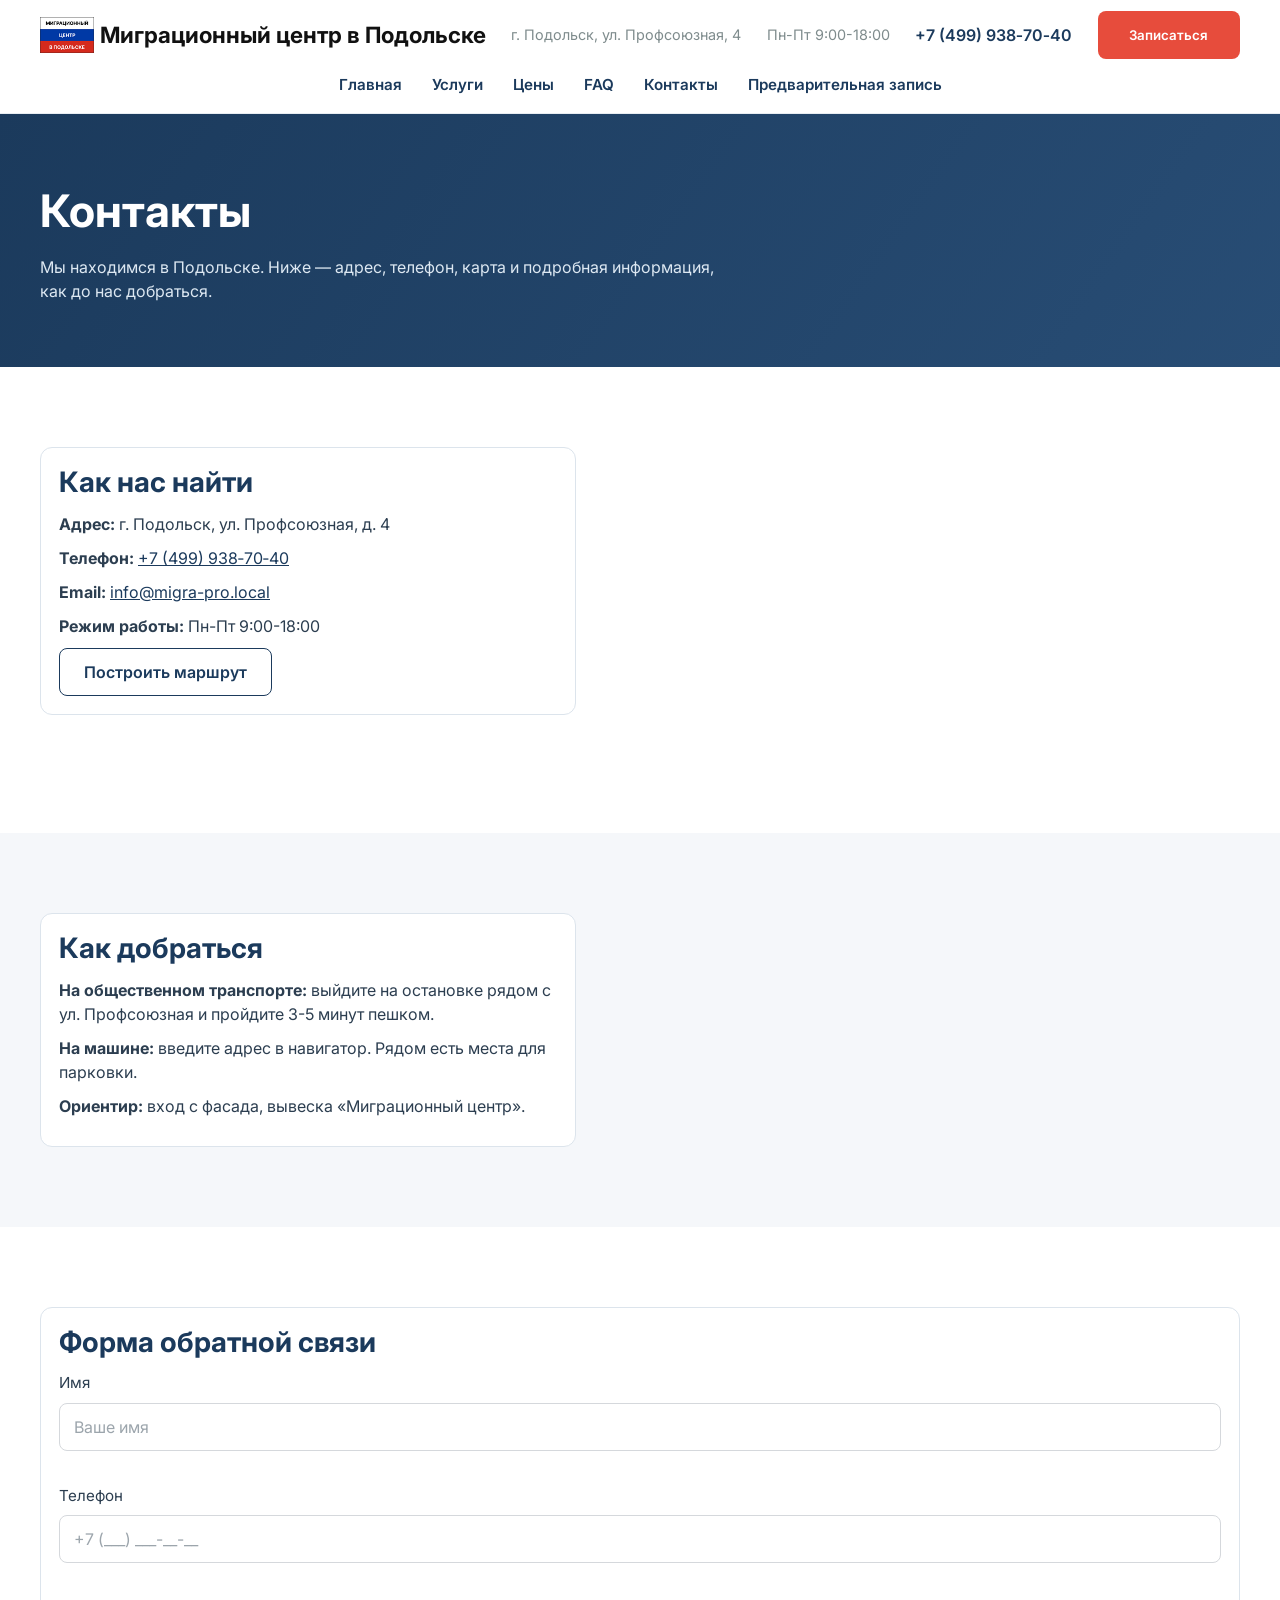
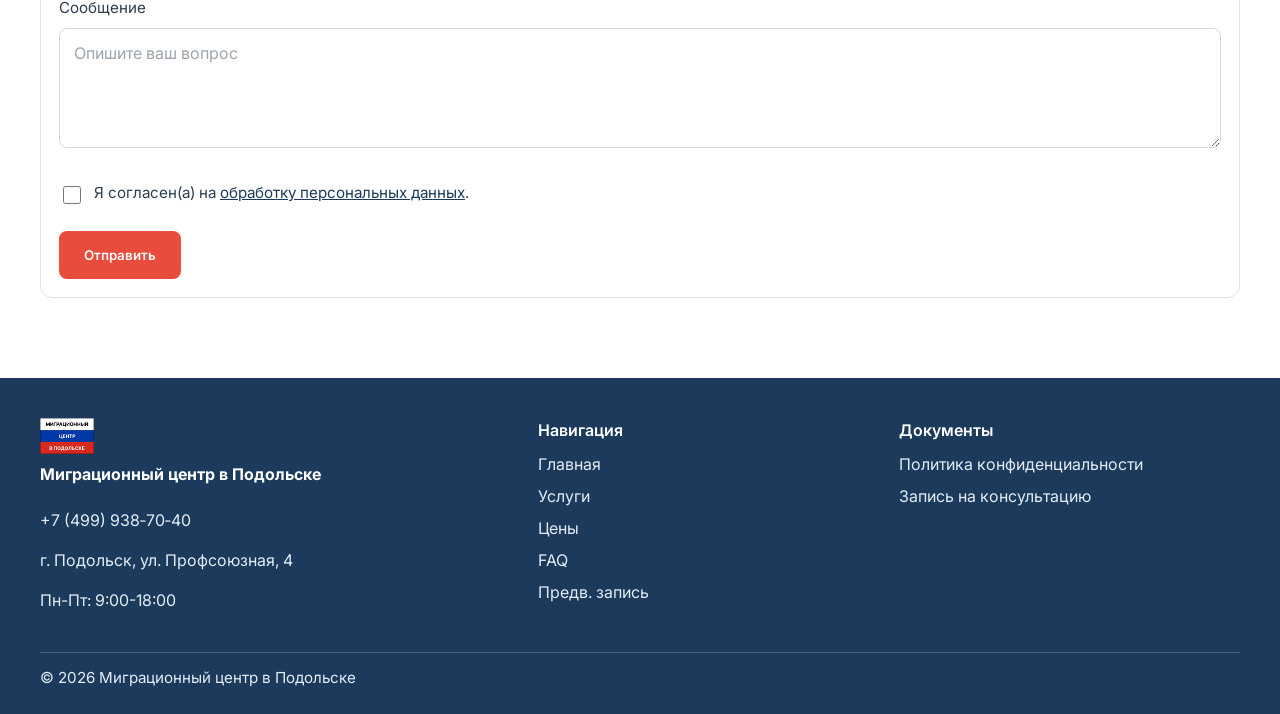
==== commit ecfb0870: "Обновить лендинг: favicon, аналитика и отправка форм. Оптимизировать подключение метрики/Calltouch, " ====
--- a/contacts/index.html
+++ b/contacts/index.html
@@ -14,8 +14,8 @@
       href="https://fonts.googleapis.com/css2?family=Inter:wght@400;500;600;700;800&display=swap"
       rel="stylesheet"
     >
-    <link rel="icon" href="../favicon.png" type="image/png">
-    <link rel="apple-touch-icon" href="../favicon.png">
+    <link rel="icon" href="../favicon-32.png" sizes="32x32" type="image/png">
+    <link rel="apple-touch-icon" href="../favicon.png" sizes="180x180">
     <link rel="stylesheet" href="../styles.css">
   </head>
   <body>
@@ -23,7 +23,7 @@
     <header class="header">
       <div class="container header__top">
         <a class="logo" href="../" aria-label="На главную">
-          <img class="logo__img" src="../images/logo.png" alt="Миграционный центр">
+          <img class="logo__img" src="../images/logo.png" alt="Миграционный центр" width="105" height="70" decoding="async">
           <span class="logo__text">Миграционный центр в Подольске</span>
         </a>
         <p class="header__address">г. Подольск, ул. Профсоюзная, 4</p>
@@ -145,7 +145,7 @@
       <div class="container footer__grid">
         <div>
           <a class="footer__brand" href="../" aria-label="На главную">
-            <img class="footer__logo" src="../images/logo-w.png" alt="Миграционный центр в Подольске" loading="lazy">
+            <img class="footer__logo" src="../images/logo-w.png" alt="Миграционный центр в Подольске" loading="lazy" width="105" height="70" decoding="async">
             <span class="footer__brand-text">Миграционный центр в Подольске</span>
           </a>
           <p>+7&nbsp;(499)&nbsp;938&#8209;70&#8209;40</p>
@@ -220,48 +220,90 @@
       </div>
     </div>
 
-    <!-- Yandex.Metrika counter -->
-    <script type="text/javascript">
-      (function (m, e, t, r, i, k, a) {
-        m[i] =
-          m[i] ||
-          function () {
-            (m[i].a = m[i].a || []).push(arguments);
+    <!-- Yandex.Metrika + Calltouch (deferred until page load) -->
+    <script>
+      function initThirdPartyAnalytics() {
+        (function (m, e, t, r, i, k, a) {
+          m[i] =
+            m[i] ||
+            function () {
+              (m[i].a = m[i].a || []).push(arguments);
+            };
+          m[i].l = 1 * new Date();
+          for (var j = 0; j < document.scripts.length; j++) {
+            if (document.scripts[j].src === r) {
+              return;
+            }
+          }
+          (k = e.createElement(t)),
+            (a = e.getElementsByTagName(t)[0]),
+            (k.async = 1),
+            (k.src = r),
+            a.parentNode.insertBefore(k, a);
+        })(window, document, "script", "https://mc.yandex.ru/metrika/tag.js?id=108195351", "ym");
+
+        ym(108195351, "init", {
+          ssr: true,
+          webvisor: true,
+          clickmap: true,
+          ecommerce: "dataLayer",
+          referrer: document.referrer,
+          url: location.href,
+          accurateTrackBounce: true,
+          trackLinks: true,
+        });
+
+        ym(105911139, "init", {
+          ssr: true,
+          webvisor: true,
+          clickmap: true,
+          ecommerce: "dataLayer",
+          referrer: document.referrer,
+          url: location.href,
+          accurateTrackBounce: true,
+          trackLinks: true,
+        });
+
+        (function (w, d, n, c) {
+          w.CalltouchDataObject = n;
+          w[n] = function () {
+            w[n].callbacks.push(arguments);
           };
-        m[i].l = 1 * new Date();
-        for (var j = 0; j < document.scripts.length; j++) {
-          if (document.scripts[j].src === r) {
-            return;
-          }
-        }
-        (k = e.createElement(t)),
-          (a = e.getElementsByTagName(t)[0]),
-          (k.async = 1),
-          (k.src = r),
-          a.parentNode.insertBefore(k, a);
-      })(window, document, "script", "https://mc.yandex.ru/metrika/tag.js?id=108195351", "ym");
-
-      ym(108195351, "init", {
-        ssr: true,
-        webvisor: true,
-        clickmap: true,
-        ecommerce: "dataLayer",
-        referrer: document.referrer,
-        url: location.href,
-        accurateTrackBounce: true,
-        trackLinks: true,
-      });
-
-      ym(105911139, "init", {
-        ssr: true,
-        webvisor: true,
-        clickmap: true,
-        ecommerce: "dataLayer",
-        referrer: document.referrer,
-        url: location.href,
-        accurateTrackBounce: true,
-        trackLinks: true,
-      });
+          if (!w[n].callbacks) {
+            w[n].callbacks = [];
+          }
+          w[n].loaded = false;
+          if (typeof c !== "object") {
+            c = [c];
+          }
+          w[n].counters = c;
+          for (var i = 0; i < c.length; i += 1) {
+            p(c[i]);
+          }
+          function p(cId) {
+            var a = d.getElementsByTagName("script")[0];
+            var s = d.createElement("script");
+            var insert = function () {
+              a.parentNode.insertBefore(s, a);
+            };
+            var modernFind = typeof Array.prototype.find === "function";
+            var fileName = modernFind ? "init-min.js" : "init.js";
+            s.async = true;
+            s.src = "https://mod.calltouch.ru/" + fileName + "?id=" + cId;
+            if (w.opera === "[object Opera]") {
+              d.addEventListener("DOMContentLoaded", insert, false);
+            } else {
+              insert();
+            }
+          }
+        })(window, document, "ct", "g7n9ttjo");
+      }
+
+      if (document.readyState === "complete") {
+        setTimeout(initThirdPartyAnalytics, 1);
+      } else {
+        window.addEventListener("load", initThirdPartyAnalytics, { once: true });
+      }
     </script>
     <noscript>
       <div>
@@ -274,12 +316,6 @@
     </noscript>
     <!-- /Yandex.Metrika counter -->
 
-    <!-- calltouch -->
-    <script>
-(function(w,d,n,c){w.CalltouchDataObject=n;w[n]=function(){w[n]["callbacks"].push(arguments)};if(!w[n]["callbacks"]){w[n]["callbacks"]=[]}w[n]["loaded"]=false;if(typeof c!=="object"){c=[c]}w[n]["counters"]=c;for(var i=0;i<c.length;i+=1){p(c[i])}function p(cId){var a=d.getElementsByTagName("script")[0],s=d.createElement("script"),i=function(){a.parentNode.insertBefore(s,a)},m=typeof Array.prototype.find === 'function',n=m?"init-min.js":"init.js";s.async=true;s.src="https://mod.calltouch.ru/"+n+"?id="+cId;if(w.opera=="[object Opera]"){d.addEventListener("DOMContentLoaded",i,false)}else{i()}}})(window,document,"ct","g7n9ttjo");
-    </script>
-    <!-- calltouch -->
-
     <script src="../script.js"></script>
   </body>
 </html>
--- a/styles.css
+++ b/styles.css
@@ -143,7 +143,7 @@
 .logo {
   display: inline-flex;
   align-items: center;
-  gap: 10px;
+  gap: 6px;
   text-decoration: none;
   color: var(--primary);
   font-weight: 700;
@@ -172,8 +172,8 @@
 .logo__text {
   color: #111;
   font-weight: 700;
-  font-size: 1.05rem;
-  line-height: 1.1;
+  font-size: 0.92rem;
+  line-height: 1.05;
 }
 
 .header__address,
@@ -998,13 +998,15 @@
   display: inline-flex;
   align-items: center;
   justify-content: center;
-  gap: 10px;
-  margin: 0 0 14px;
+  flex-direction: column;
+  width: 100%;
+  gap: 0;
+  margin: 0 0 29px;
   line-height: 1.1;
 }
 
 .footer a.footer__brand {
-  margin-bottom: 14px;
+  margin-bottom: 29px;
 }
 
 .footer__brand:focus-visible {
@@ -1015,9 +1017,11 @@
 
 .footer__logo {
   display: block;
-  height: 40px;
+  height: 60px;
   width: auto;
   max-width: 100%;
+  margin-inline: auto;
+  padding-bottom: 12px;
   object-fit: contain;
 }
 
@@ -1025,6 +1029,7 @@
   color: #fff;
   font-weight: 700;
   font-size: 1rem;
+  text-align: center;
 }
 
 .footer__title {
@@ -1082,7 +1087,26 @@
   }
 
   .footer__brand {
+    flex-direction: column;
+    align-items: flex-start;
     justify-content: flex-start;
+    width: auto;
+    gap: 12px;
+    margin: 0 0 14px;
+  }
+
+  .footer a.footer__brand {
+    margin-bottom: 24px;
+  }
+
+  .footer__logo {
+    height: 48px;
+    margin-inline: 0;
+    padding-bottom: 12px;
+  }
+
+  .footer__brand-text {
+    text-align: left;
   }
 
   .footer__copy {
@@ -1090,8 +1114,8 @@
   }
 
   .header__top {
-    grid-template-columns: auto 1fr auto auto auto;
-    gap: 12px 18px;
+    grid-template-columns: auto auto auto auto auto;
+    gap: 10px 12px;
   }
 
   .header__address,
@@ -1109,6 +1133,11 @@
     color: var(--text-secondary);
     font-size: 0.9rem;
     margin: 0;
+  }
+
+  .header__address {
+    white-space: nowrap;
+    margin-right: auto;
   }
 
   .logo__text {
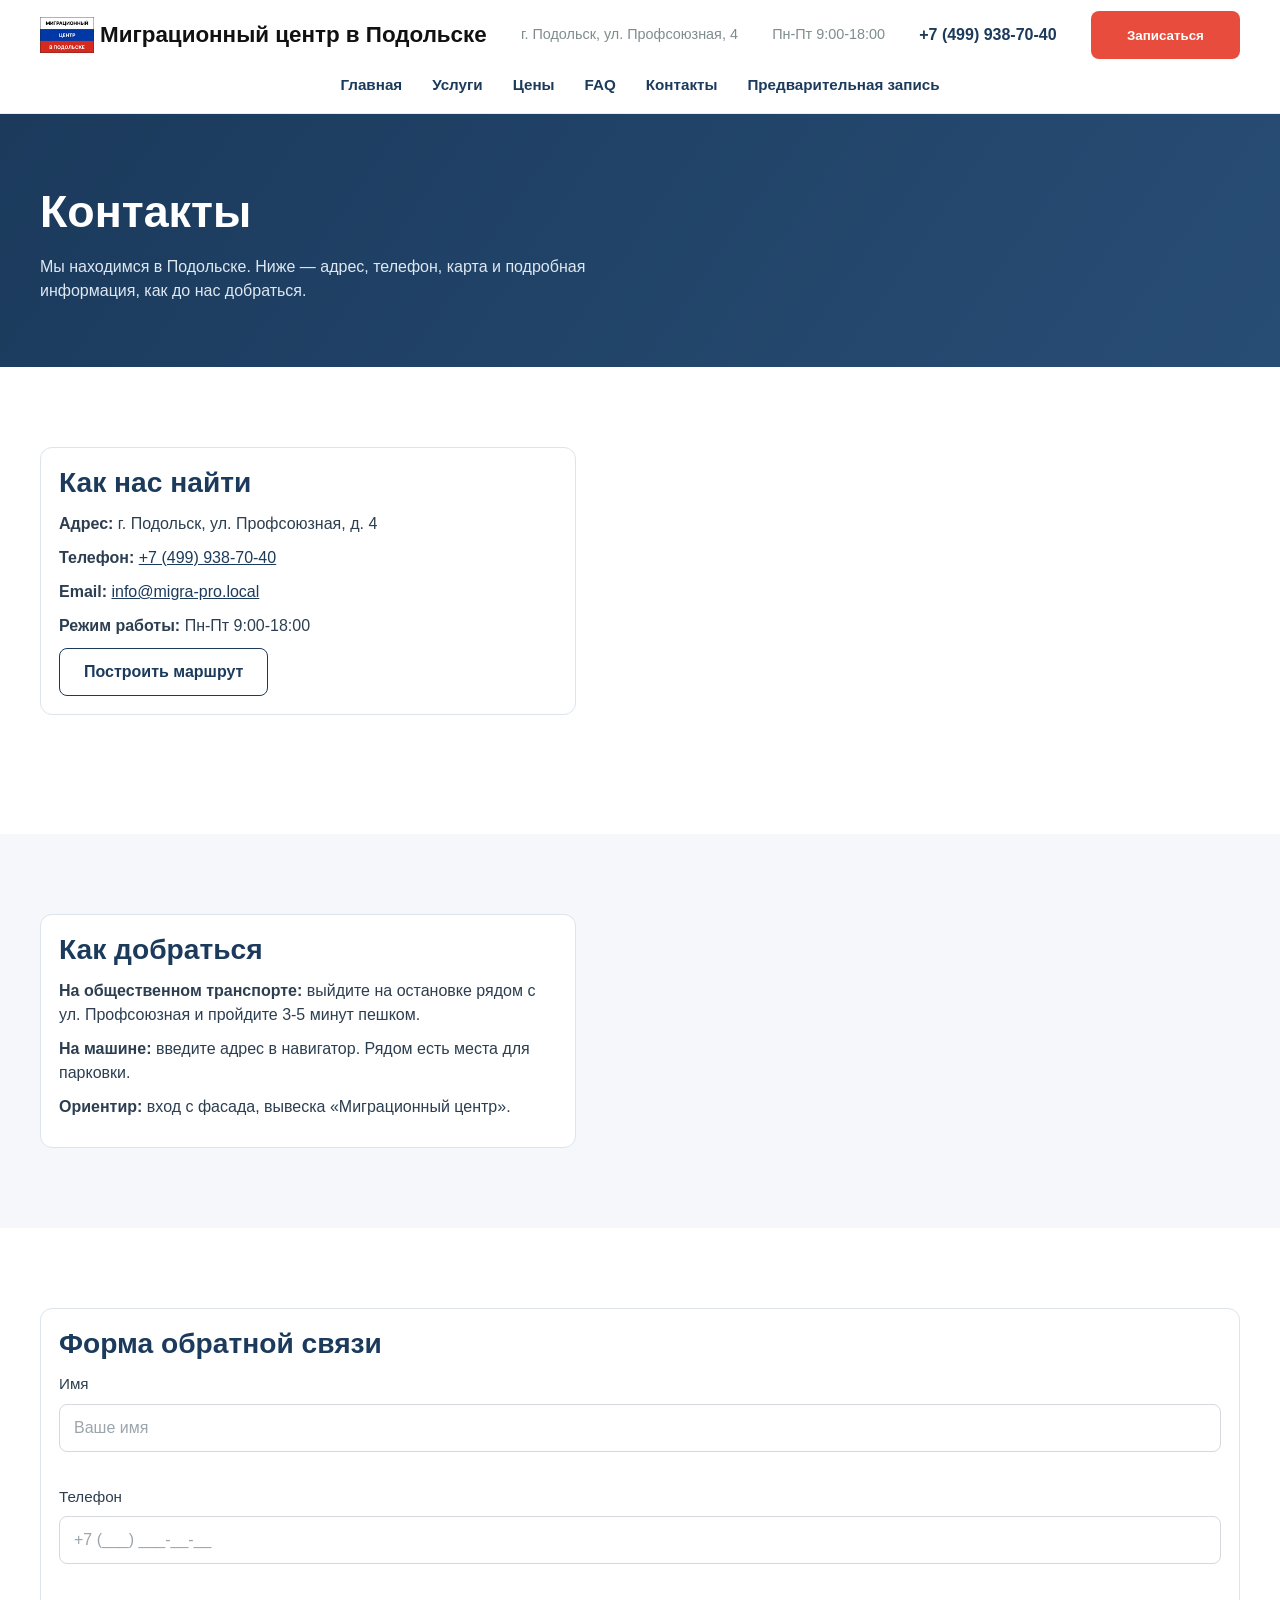
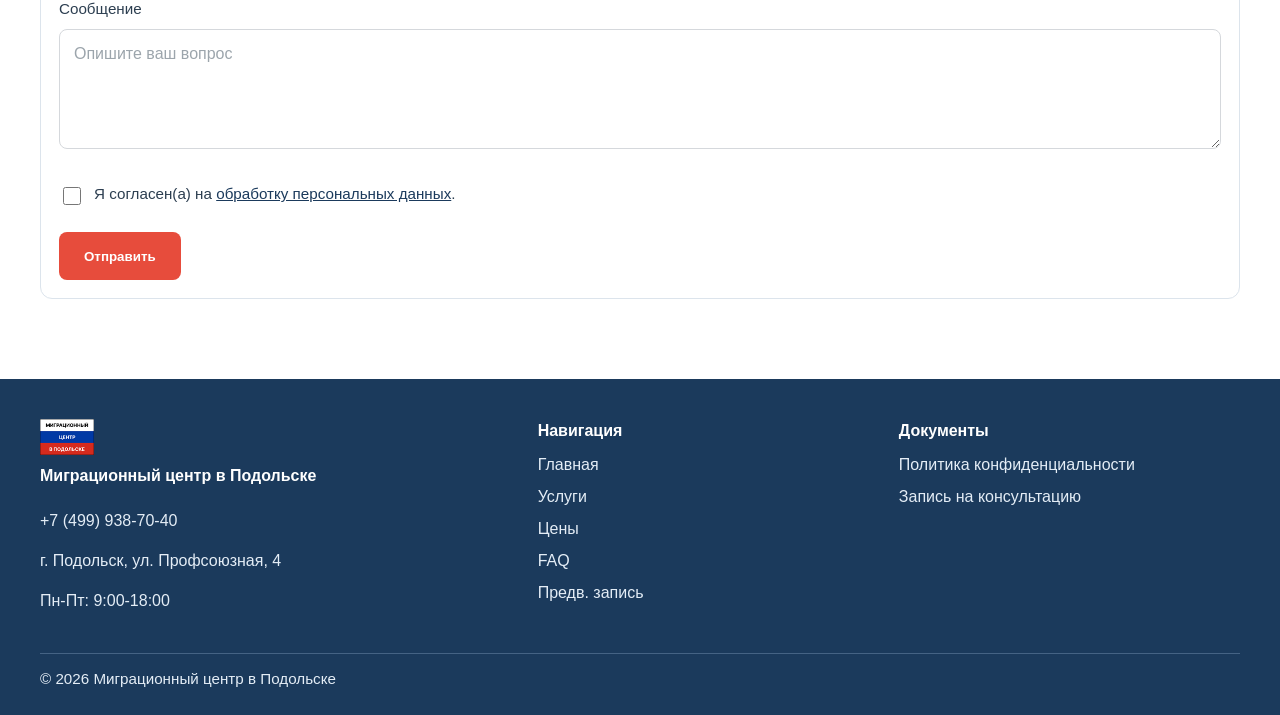
==== commit 778b948f: "Оптимизировать загрузку страниц и снизить блокировки рендера. Убрал блокирующую загрузку Google Font" ====
--- a/contacts/index.html
+++ b/contacts/index.html
@@ -7,12 +7,6 @@
     <meta
       name="description"
       content="Контакты миграционного центра в Подольске: адрес, телефон, режим работы, карта и форма обратной связи."
-    >
-    <link rel="preconnect" href="https://fonts.googleapis.com">
-    <link rel="preconnect" href="https://fonts.gstatic.com" crossorigin>
-    <link
-      href="https://fonts.googleapis.com/css2?family=Inter:wght@400;500;600;700;800&display=swap"
-      rel="stylesheet"
     >
     <link rel="icon" href="../favicon-32.png" sizes="32x32" type="image/png">
     <link rel="apple-touch-icon" href="../favicon.png" sizes="180x180">
@@ -299,10 +293,14 @@
         })(window, document, "ct", "g7n9ttjo");
       }
 
+      function scheduleThirdPartyAnalytics() {
+        setTimeout(initThirdPartyAnalytics, 3500);
+      }
+
       if (document.readyState === "complete") {
-        setTimeout(initThirdPartyAnalytics, 1);
+        scheduleThirdPartyAnalytics();
       } else {
-        window.addEventListener("load", initThirdPartyAnalytics, { once: true });
+        window.addEventListener("load", scheduleThirdPartyAnalytics, { once: true });
       }
     </script>
     <noscript>
@@ -316,6 +314,6 @@
     </noscript>
     <!-- /Yandex.Metrika counter -->
 
-    <script src="../script.js"></script>
+    <script src="../script.js" defer></script>
   </body>
 </html>
--- a/styles.css
+++ b/styles.css
@@ -24,7 +24,7 @@
 
 body {
   margin: 0;
-  font-family: "Inter", sans-serif;
+  font-family: -apple-system, BlinkMacSystemFont, "Segoe UI", Roboto, Arial, sans-serif;
   background: var(--bg);
   color: var(--text-primary);
   line-height: 1.5;
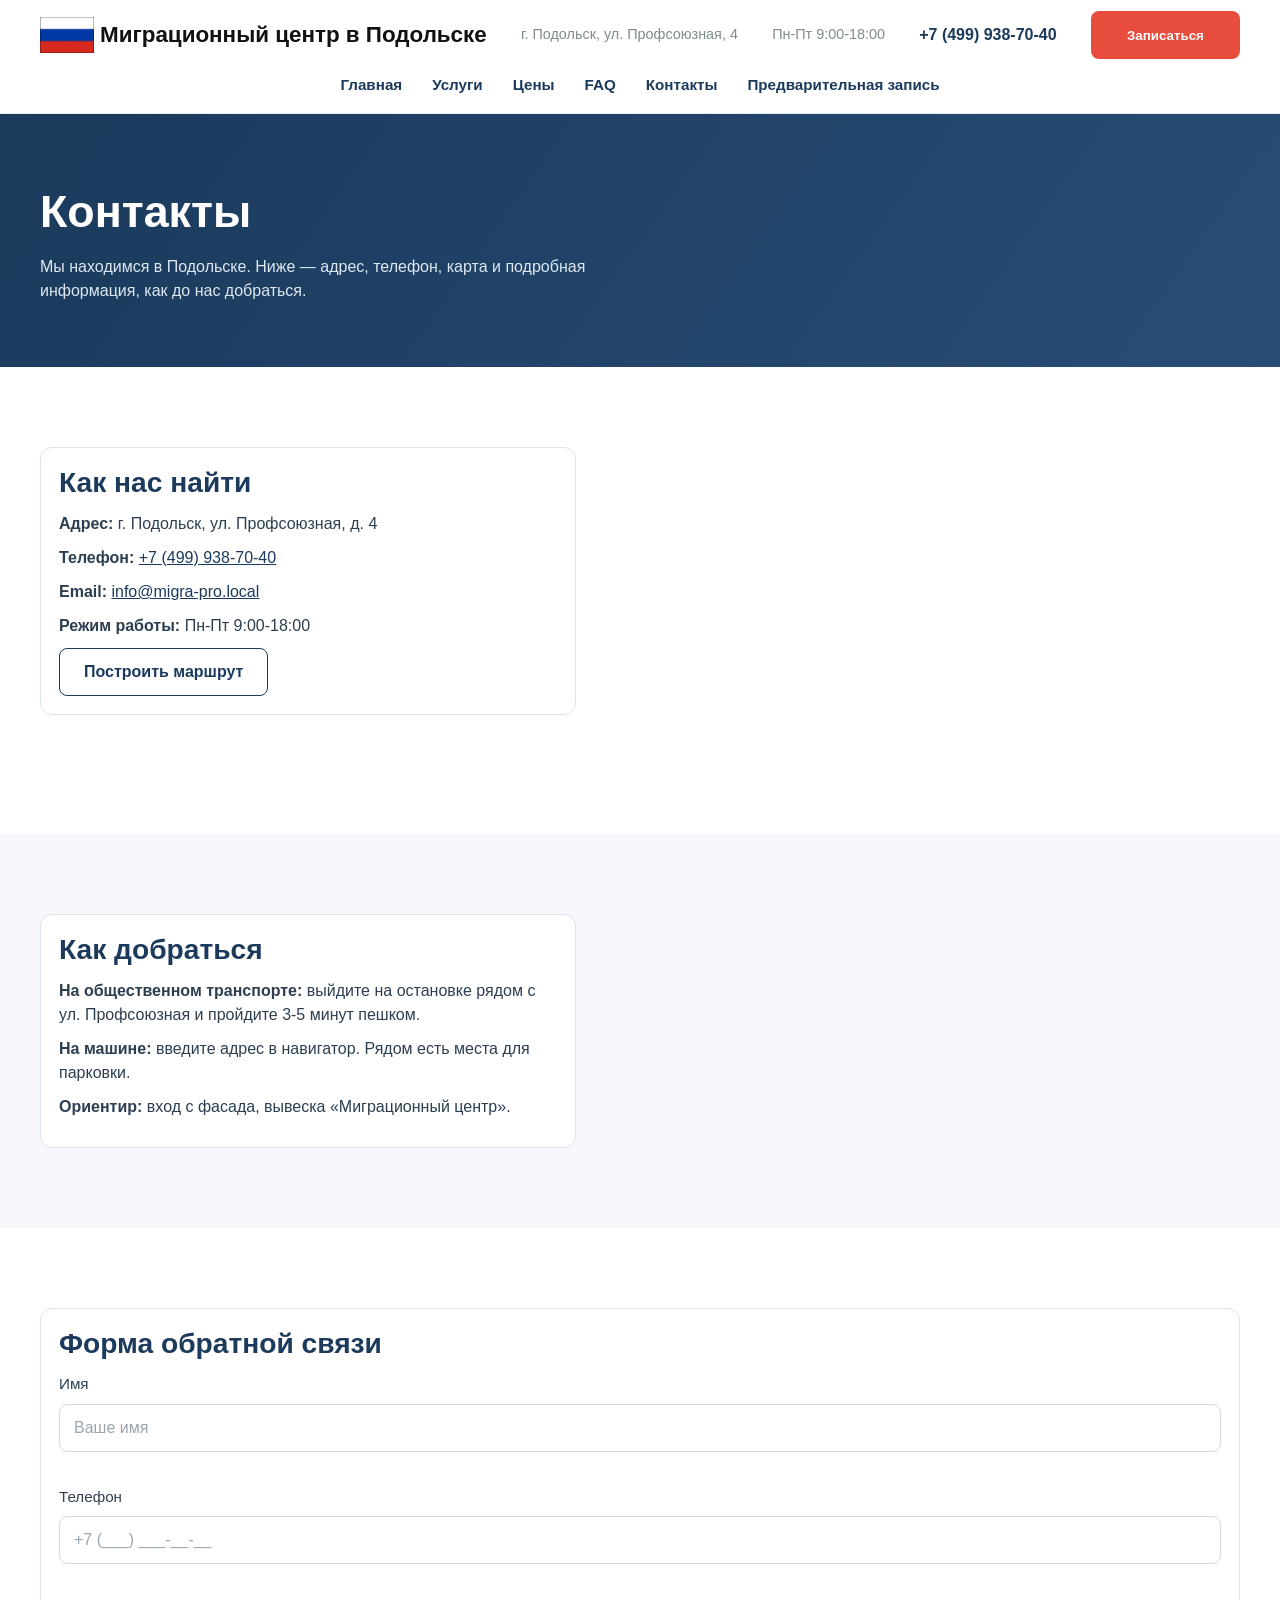
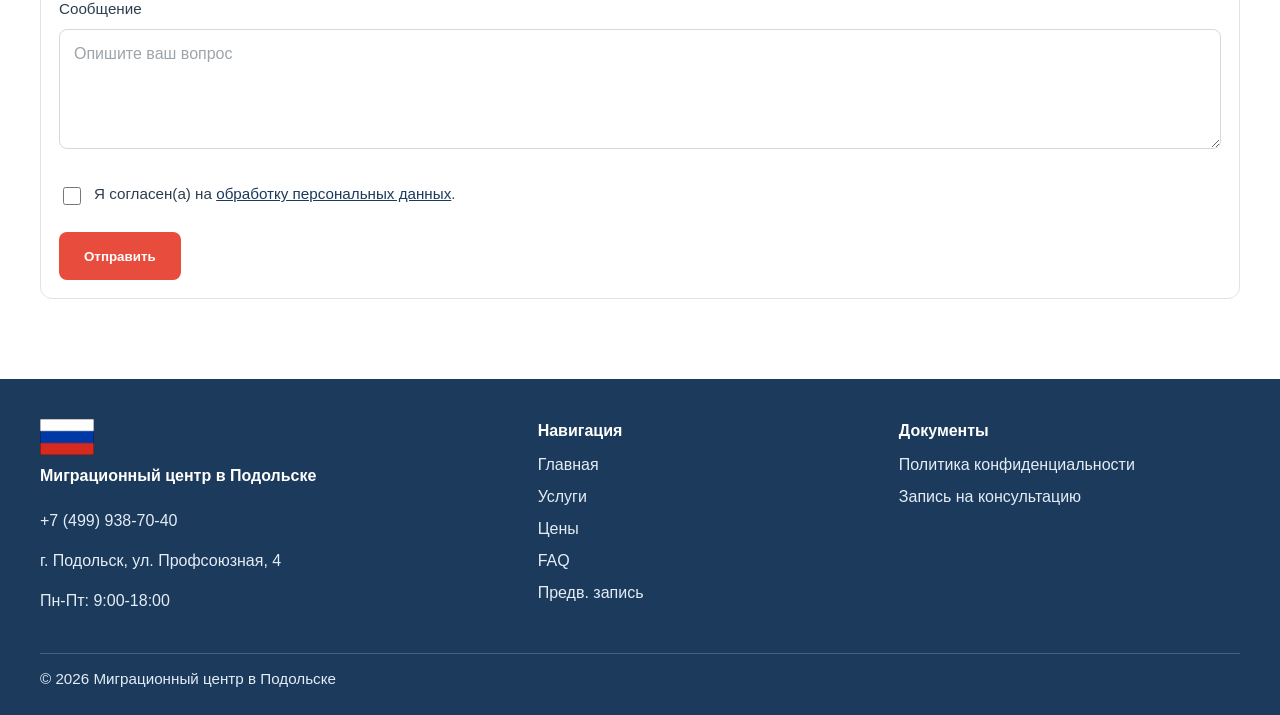
==== commit 6c1b0856: "Оставить на сайте только счётчик Яндекс.Метрики 105911139. Убирает инициализацию счётчика 108195351 " ====
--- a/contacts/index.html
+++ b/contacts/index.html
@@ -214,9 +214,9 @@
       </div>
     </div>
 
-    <!-- Yandex.Metrika + Calltouch (deferred until page load) -->
+    <!-- Yandex.Metrika + Calltouch -->
     <script>
-      function initThirdPartyAnalytics() {
+      function initYandexMetrika() {
         (function (m, e, t, r, i, k, a) {
           m[i] =
             m[i] ||
@@ -234,18 +234,7 @@
             (k.async = 1),
             (k.src = r),
             a.parentNode.insertBefore(k, a);
-        })(window, document, "script", "https://mc.yandex.ru/metrika/tag.js?id=108195351", "ym");
-
-        ym(108195351, "init", {
-          ssr: true,
-          webvisor: true,
-          clickmap: true,
-          ecommerce: "dataLayer",
-          referrer: document.referrer,
-          url: location.href,
-          accurateTrackBounce: true,
-          trackLinks: true,
-        });
+        })(window, document, "script", "https://mc.yandex.ru/metrika/tag.js?id=105911139", "ym");
 
         ym(105911139, "init", {
           ssr: true,
@@ -257,7 +246,9 @@
           accurateTrackBounce: true,
           trackLinks: true,
         });
-
+      }
+
+      function initCalltouch() {
         (function (w, d, n, c) {
           w.CalltouchDataObject = n;
           w[n] = function () {
@@ -293,20 +284,18 @@
         })(window, document, "ct", "g7n9ttjo");
       }
 
-      function scheduleThirdPartyAnalytics() {
-        setTimeout(initThirdPartyAnalytics, 3500);
+      if (document.readyState === "loading") {
+        document.addEventListener("DOMContentLoaded", initCalltouch, { once: true });
+      } else {
+        initCalltouch();
       }
 
-      if (document.readyState === "complete") {
-        scheduleThirdPartyAnalytics();
-      } else {
-        window.addEventListener("load", scheduleThirdPartyAnalytics, { once: true });
-      }
+      initYandexMetrika();
     </script>
     <noscript>
       <div>
         <img
-          src="https://mc.yandex.ru/watch/108195351"
+          src="https://mc.yandex.ru/watch/105911139"
           style="position: absolute; left: -9999px"
           alt=""
         />
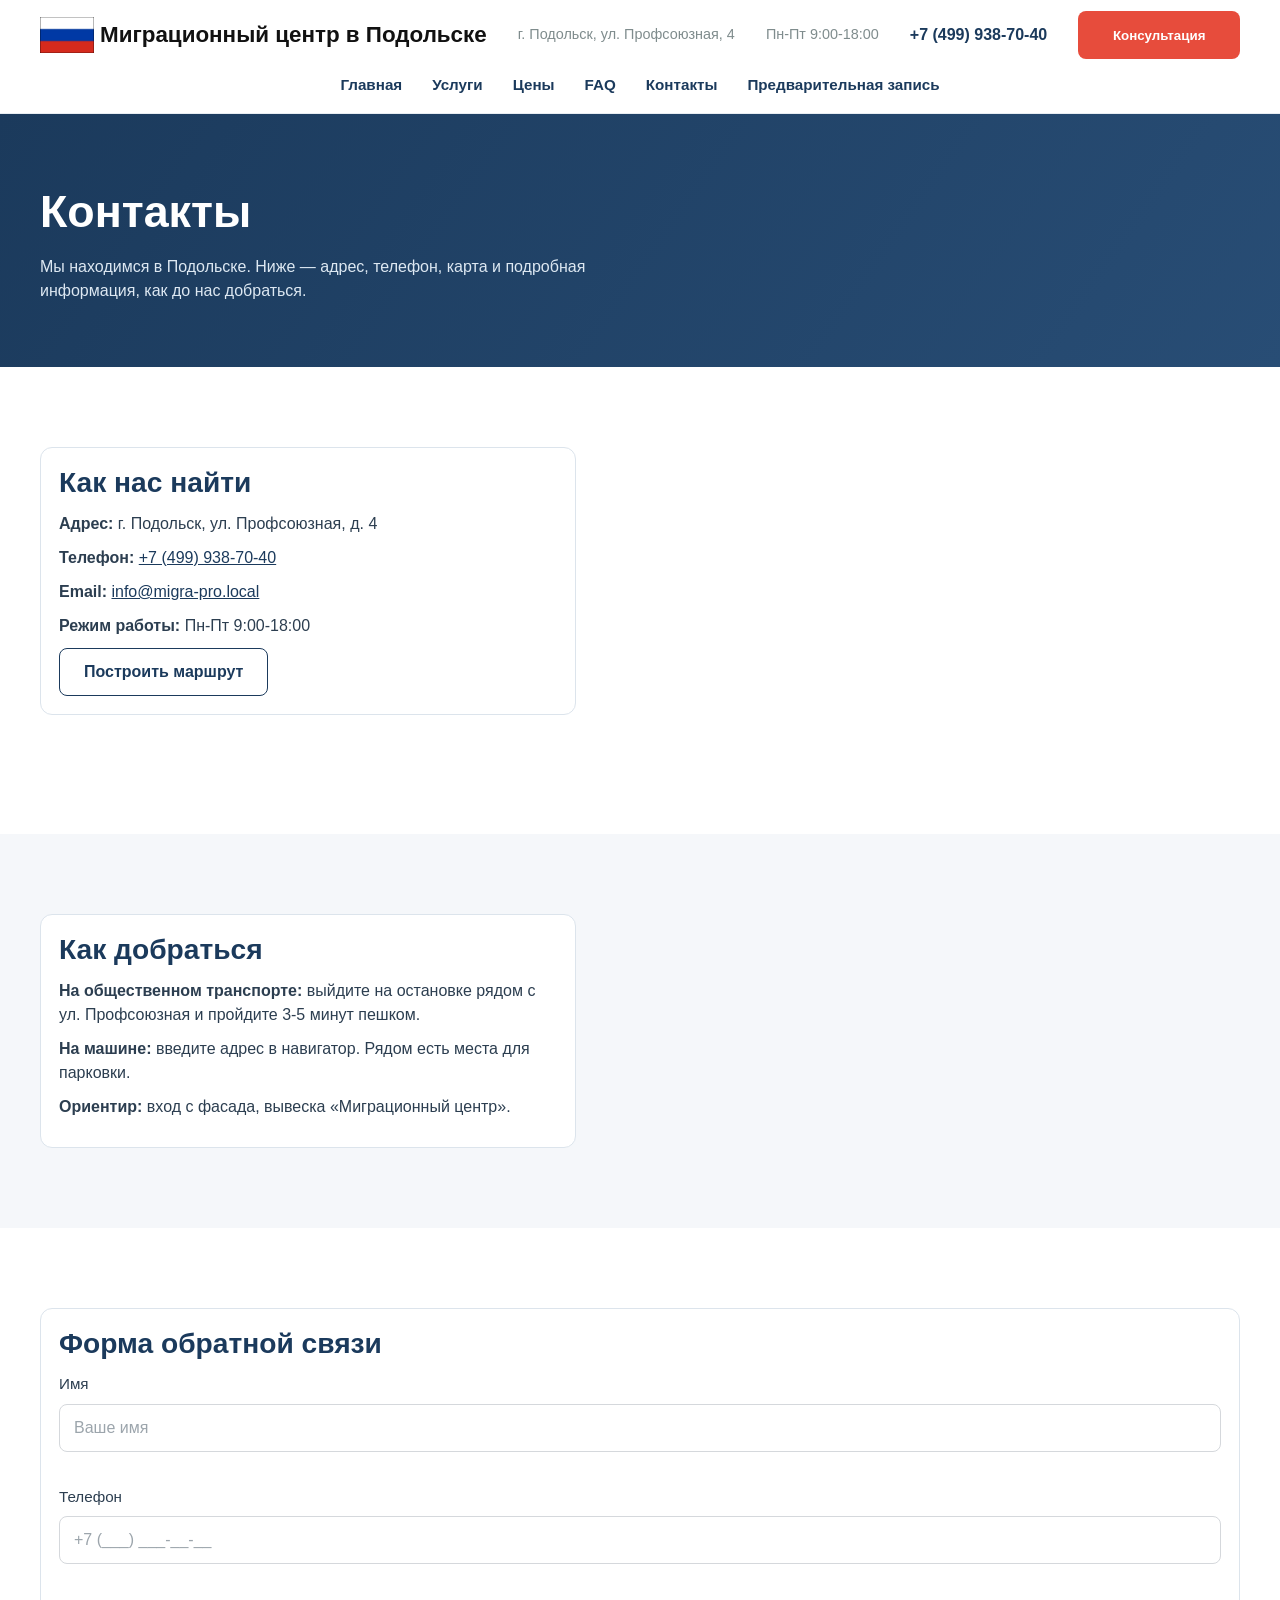
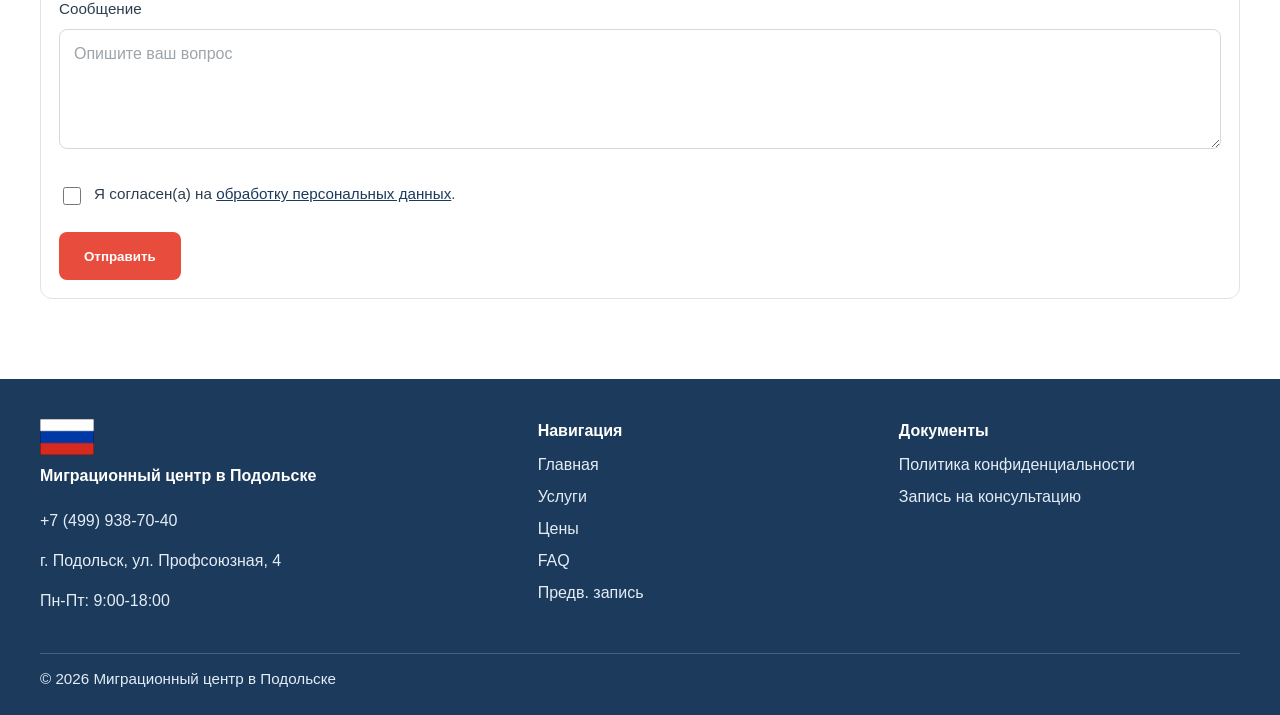
==== commit ed139560: "Контент и UI: hero, услуги, шапка; форма hero без заголовка, кнопка «Заказать звонок» Made-with: Cur" ====
--- a/contacts/index.html
+++ b/contacts/index.html
@@ -24,7 +24,7 @@
         <p class="header__worktime">Пн-Пт 9:00-18:00</p>
         <a class="header__phone" href="tel:+74999387040">+7&nbsp;(499)&nbsp;938&#8209;70&#8209;40</a>
         <button type="button" class="btn btn--primary header__cta js-open-consultation-modal">
-          Записаться
+          Консультация
         </button>
         <button class="header__menu-button" type="button" aria-expanded="false" aria-controls="mobile-nav">
           <span aria-hidden="true">☰</span>
@@ -54,7 +54,7 @@
       </div>
       <div class="mobile-sticky-cta">
         <a href="tel:+74999387040">Позвонить</a>
-        <button type="button" class="js-open-consultation-modal">Записаться</button>
+        <button type="button" class="js-open-consultation-modal">Консультация</button>
       </div>
     </header>
 
--- a/styles.css
+++ b/styles.css
@@ -552,9 +552,12 @@
   background: #eef3f9;
 }
 
-.services-extra {
-  margin: 20px 0;
-  color: var(--text-secondary);
+#services .btn.js-open-consultation-modal {
+  display: flex;
+  margin-top: 20px;
+  margin-inline: auto;
+  width: fit-content;
+  max-width: 100%;
 }
 
 .timeline {
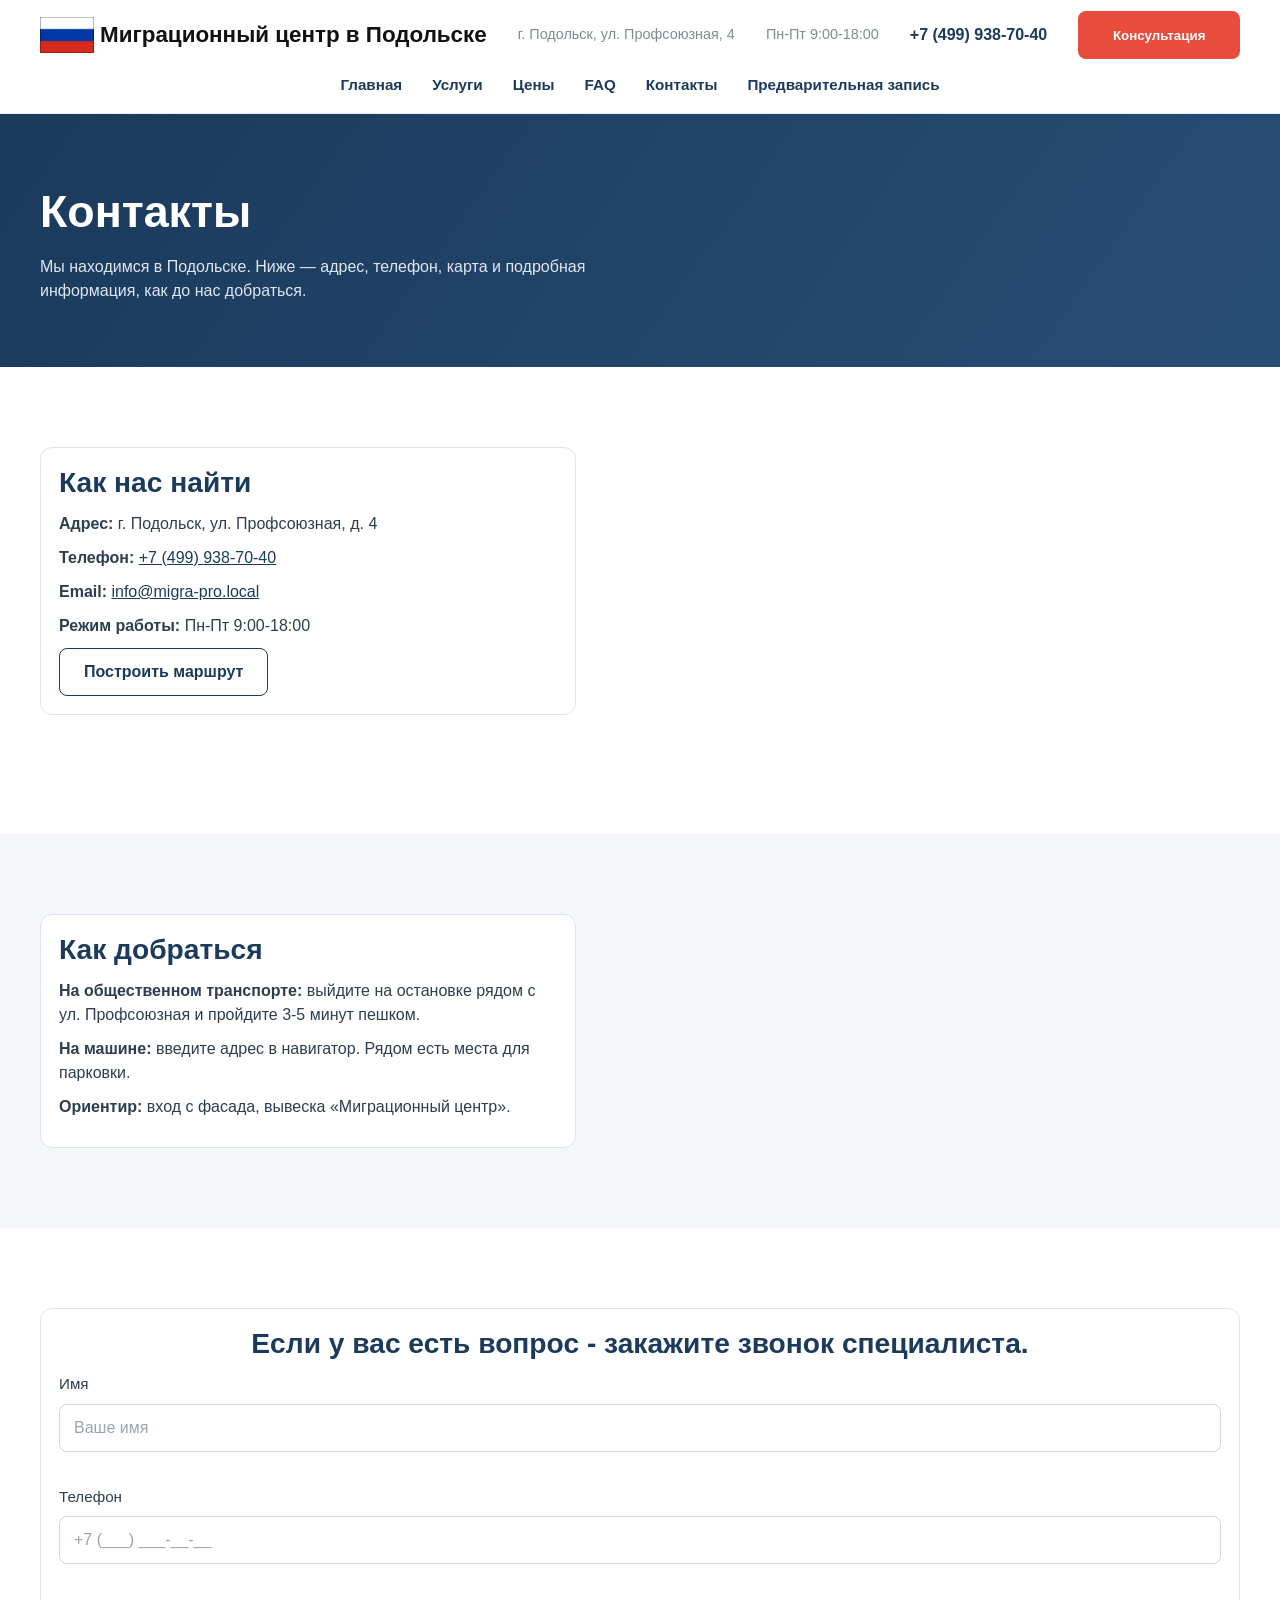
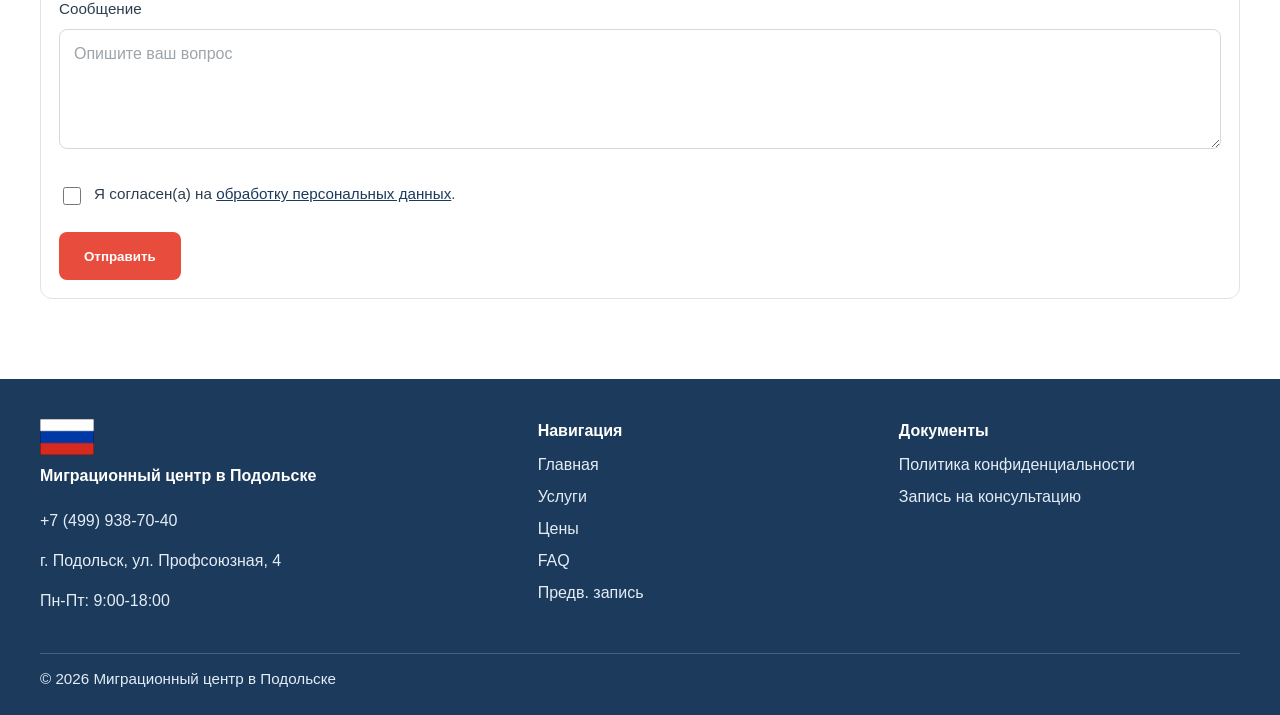
==== commit 0aaa581f: "Контакты: заголовок формы; запись: заголовок по центру; hero: перенос «Всё в одном месте» Made-with:" ====
--- a/contacts/index.html
+++ b/contacts/index.html
@@ -102,7 +102,9 @@
       <section class="section">
         <div class="container">
           <article class="contact-form-card reveal">
-            <h2 class="section__title">Форма обратной связи</h2>
+            <h2 class="section__title contact-form-card__title">
+              Если у вас есть вопрос - закажите звонок специалиста.
+            </h2>
             <form class="js-lead-form" novalidate>
               <label class="field">
                 <span>Имя</span>
--- a/styles.css
+++ b/styles.css
@@ -880,6 +880,10 @@
   background: #fff;
 }
 
+.contact-form-card__title {
+  text-align: center;
+}
+
 .contact-info--stack {
   margin-top: 16px;
 }
